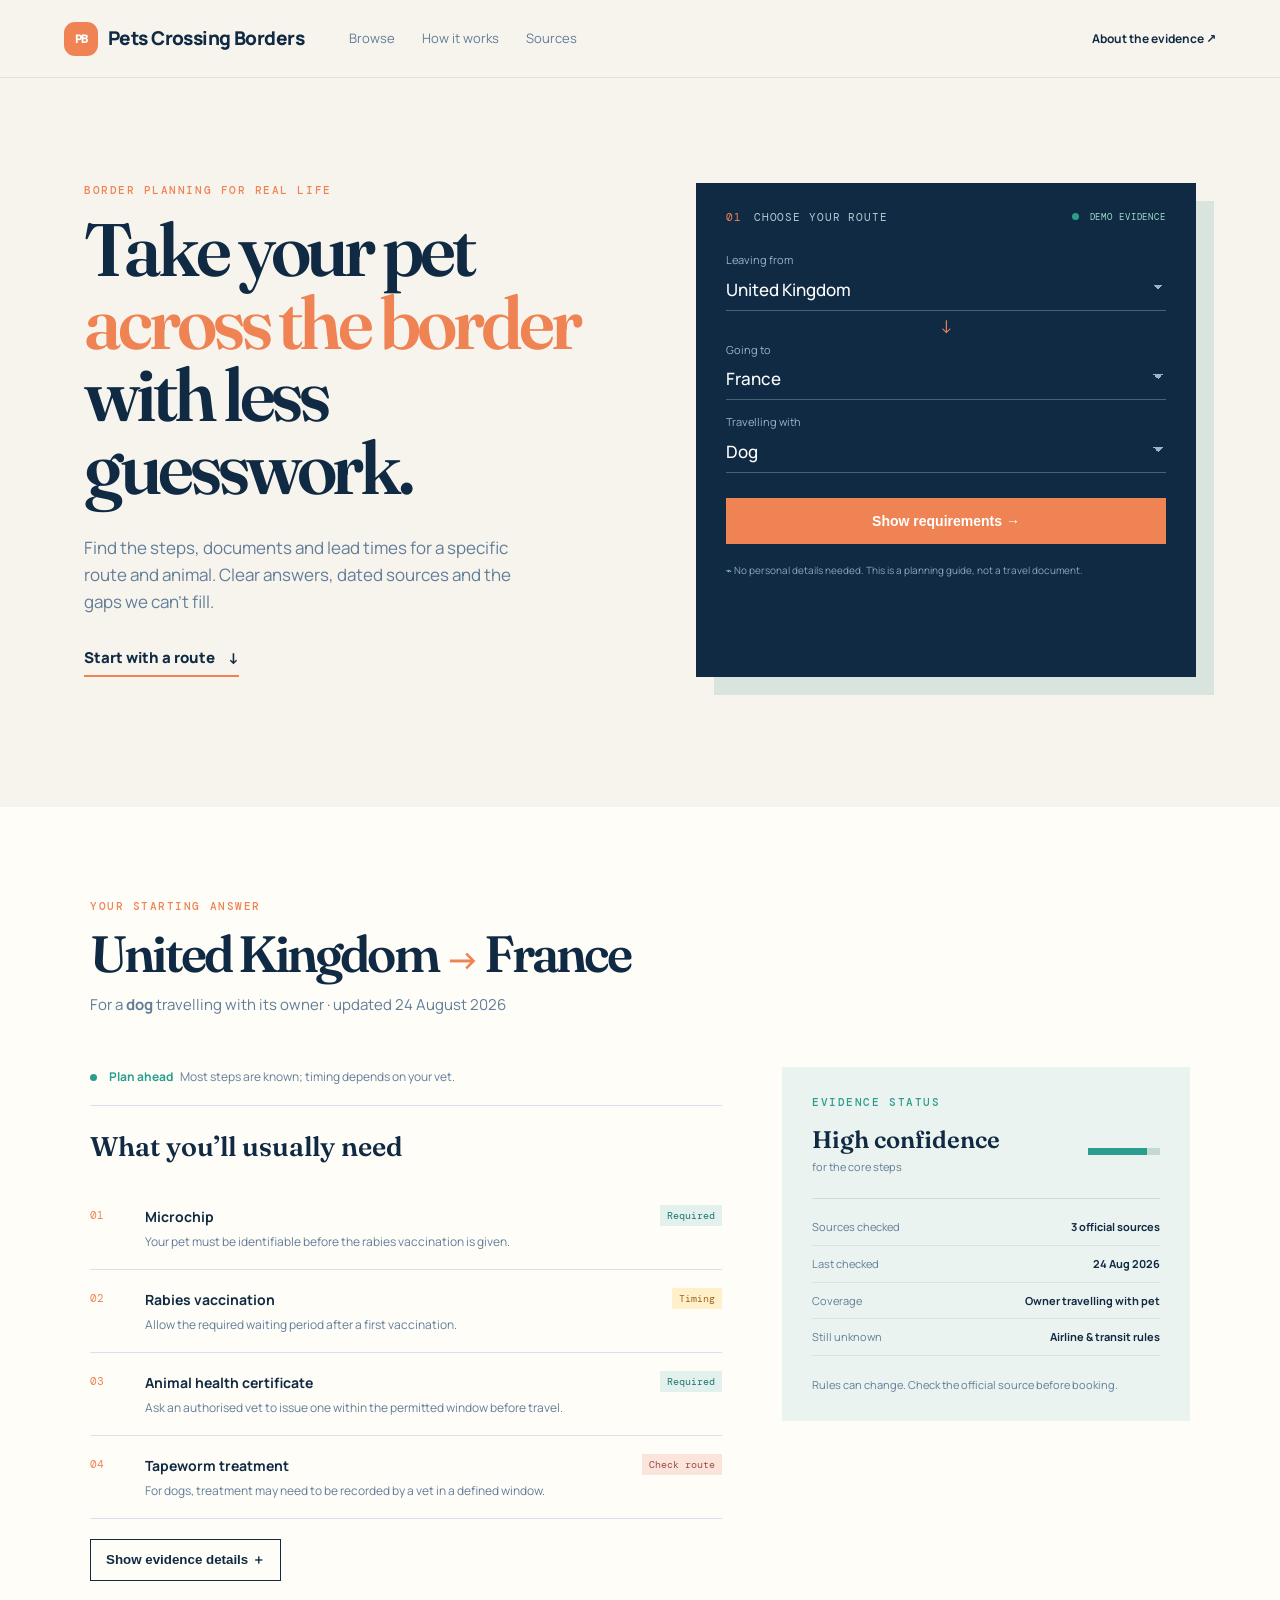
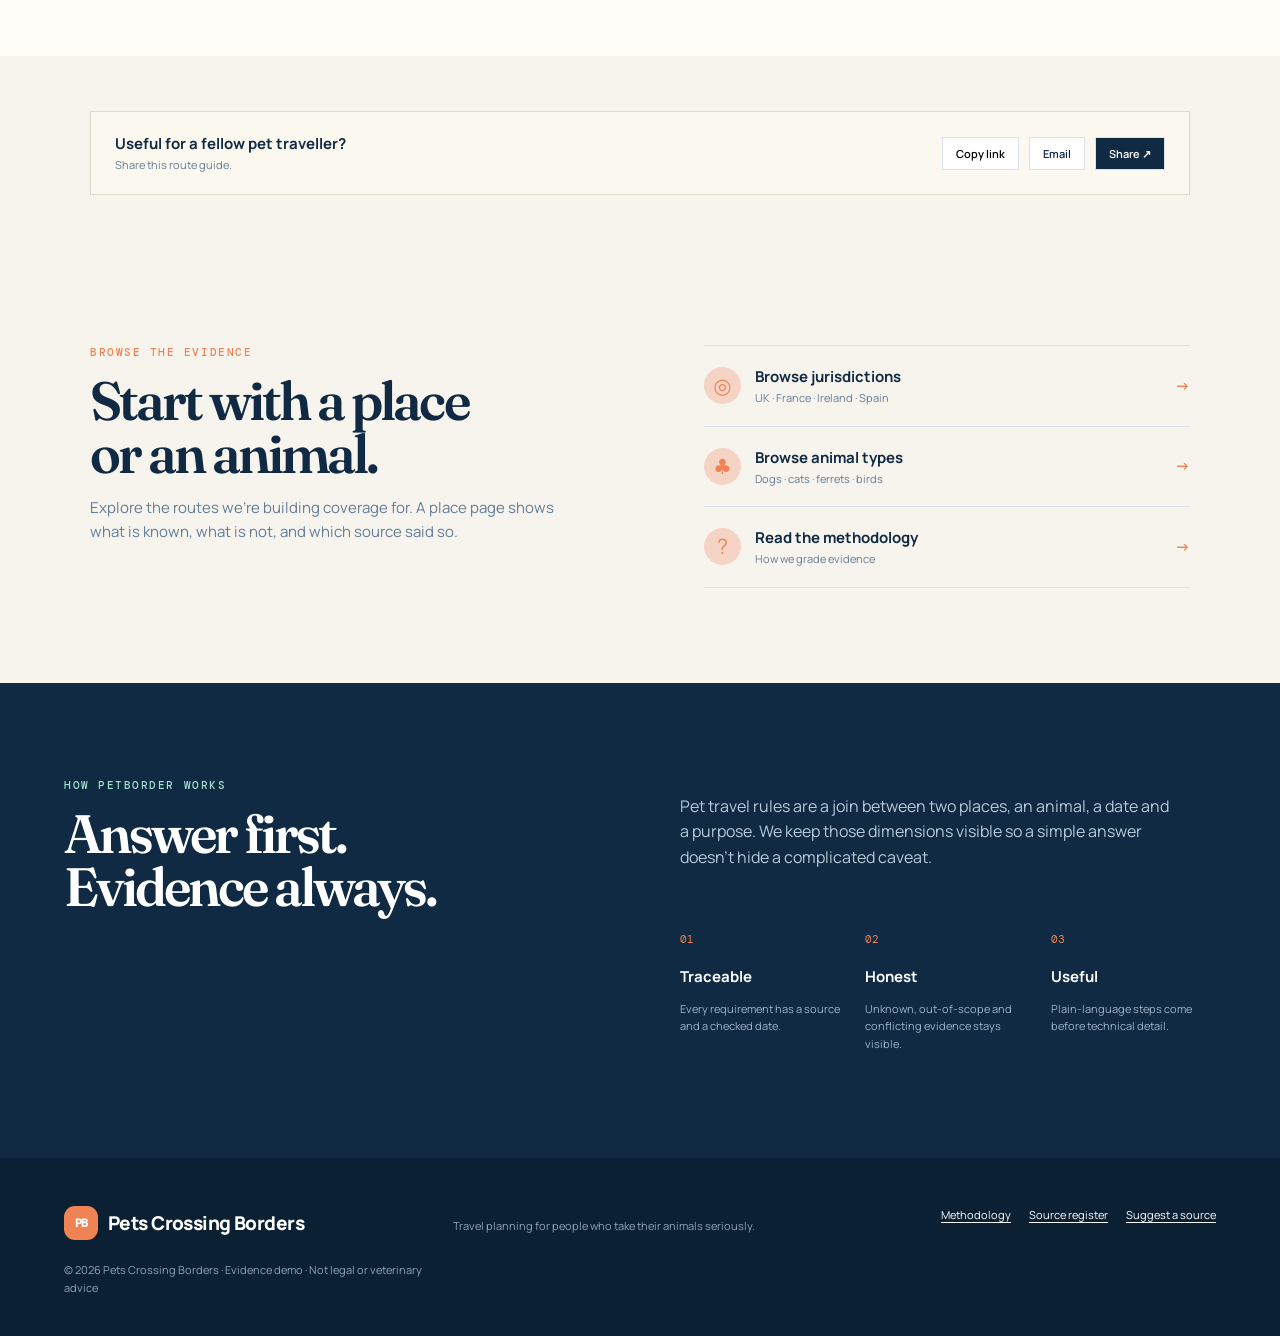
==== index.html @ ba9ffe4f "Recover compiled site baseline" ====
<!doctype html>
<html lang="en">
<head>
  <meta charset="utf-8">
  <meta name="viewport" content="width=device-width, initial-scale=1">
  <title>Pets Crossing Borders — travel requirements, without the guesswork</title>
  <meta name="description" content="A clear, evidence-led starting point for checking pet travel and border requirements by route and animal type.">
  <meta name="robots" content="noindex,follow">
  <link rel="canonical" href="https://petscrossingborders.com/">
  <meta name="theme-color" content="#102a43">
  <meta property="og:title" content="Pets Crossing Borders — travel requirements, without the guesswork">
  <meta property="og:description" content="Check the documents, health steps and timing to plan a pet's border crossing.">
  <meta property="og:type" content="website">
  <meta property="og:url" content="https://petscrossingborders.com/">
  <meta name="twitter:card" content="summary">
  <link rel="icon" href="data:image/svg+xml,%3Csvg xmlns='http://www.w3.org/2000/svg' viewBox='0 0 64 64'%3E%3Crect width='64' height='64' rx='16' fill='%23ef8354'/%3E%3Cpath d='M18 35c0-9 7-15 14-15s14 6 14 15c0 8-5 13-14 13S18 43 18 35Zm-3-9c-5-2-7-7-4-10s8 0 9 5m25 5c5-2 7-7 4-10s-8 0-9 5M25 19c-4-4-3-9 1-10s7 3 5 8m8 2c4-4 3-9-1-10s-7 3-5 8' fill='none' stroke='white' stroke-width='4' stroke-linecap='round'/%3E%3C/svg%3E">
  <!-- Shared 37X GA4 property; replace only if a dedicated Pets Crossing Borders stream is created. -->
  <script async src="https://www.googletagmanager.com/gtag/js?id=G-X8V7G1S3EH"></script>
  <script>window.dataLayer=window.dataLayer||[];function gtag(){dataLayer.push(arguments)}gtag('js',new Date());gtag('config','G-X8V7G1S3EH',{anonymize_ip:true});</script>
  <link rel="stylesheet" href="styles.css">
</head>
<body>
  <header class="topbar">
    <a class="brand" href="#top" aria-label="Pets Crossing Borders home"><span class="brand-mark">PB</span><span>Pets Crossing Borders</span></a>
    <nav aria-label="Main navigation"><a href="#browse">Browse</a><a href="#method">How it works</a><a href="#sources">Sources</a></nav>
    <a class="header-link" href="#method">About the evidence <span aria-hidden="true">↗</span></a>
  </header>

  <main id="top">
    <section class="hero" aria-labelledby="hero-title">
      <div class="hero-copy">
        <p class="eyebrow">Border planning for real life</p>
        <h1 id="hero-title">Take your pet<br><em>across the border</em><br>with less guesswork.</h1>
        <p class="lede">Find the steps, documents and lead times for a specific route and animal. Clear answers, dated sources and the gaps we can’t fill.</p>
        <a class="text-link" href="#lookup">Start with a route <span aria-hidden="true">↓</span></a>
      </div>
      <div class="route-card" id="lookup">
        <div class="card-top"><span class="step">01</span><span>Choose your route</span><span class="signal"><i></i> demo evidence</span></div>
        <form id="lookup-form">
          <label for="from">Leaving from</label>
          <select id="from"><option value="gb">United Kingdom</option><option value="fr">France</option><option value="ie">Ireland</option></select>
          <div class="route-arrow" aria-hidden="true">↓</div>
          <label for="to">Going to</label>
          <select id="to"><option value="fr">France</option><option value="gb">United Kingdom</option><option value="ie">Ireland</option></select>
          <label for="animal">Travelling with</label>
          <select id="animal"><option value="dog">Dog</option><option value="cat">Cat</option><option value="ferret">Ferret</option></select>
          <button class="button" type="submit">Show requirements <span aria-hidden="true">→</span></button>
        </form>
        <p class="form-note"><span class="lock" aria-hidden="true">⌁</span> No personal details needed. This is a planning guide, not a travel document.</p>
      </div>
    </section>

    <section class="answer-wrap" id="answer" aria-live="polite">
      <div class="section-intro"><p class="eyebrow">Your starting answer</p><h2>United Kingdom <span>→</span> France</h2><p class="muted">For a <strong>dog</strong> travelling with its owner · updated 24 August 2026</p></div>
      <div class="answer-grid">
        <article class="answer-main"><div class="answer-status"><span class="status-dot"></span><strong>Plan ahead</strong><span>Most steps are known; timing depends on your vet.</span></div><h3>What you’ll usually need</h3><ol class="requirements"><li><span class="number">01</span><div><strong>Microchip</strong><p>Your pet must be identifiable before the rabies vaccination is given.</p></div><span class="tag verified">Required</span></li><li><span class="number">02</span><div><strong>Rabies vaccination</strong><p>Allow the required waiting period after a first vaccination.</p></div><span class="tag timing">Timing</span></li><li><span class="number">03</span><div><strong>Animal health certificate</strong><p>Ask an authorised vet to issue one within the permitted window before travel.</p></div><span class="tag verified">Required</span></li><li><span class="number">04</span><div><strong>Tapeworm treatment</strong><p>For dogs, treatment may need to be recorded by a vet in a defined window.</p></div><span class="tag check">Check route</span></li></ol><button class="outline-button" id="toggle-details" type="button">Show evidence details <span aria-hidden="true">＋</span></button></article>
        <aside class="evidence-panel"><p class="eyebrow">Evidence status</p><div class="confidence"><div><strong>High confidence</strong><span>for the core steps</span></div><div class="confidence-bar"><i></i></div></div><dl><div><dt>Sources checked</dt><dd>3 official sources</dd></div><div><dt>Last checked</dt><dd>24 Aug 2026</dd></div><div><dt>Coverage</dt><dd>Owner travelling with pet</dd></div><div><dt>Still unknown</dt><dd>Airline &amp; transit rules</dd></div></dl><p class="panel-foot">Rules can change. Check the official source before booking.</p></aside>
      </div>
      <div class="details" id="details" hidden><h3>Evidence details</h3><p>This demo answer separates general entry requirements from carrier-specific rules. It does not claim to cover assistance animals, commercial movement, unaccompanied pets, transit through a third country, or unusual species.</p><div class="source-row"><span class="source-icon">↗</span><span><strong>Official government pet travel guidance</strong><small>Authority · checked 24 Aug 2026</small></span><span class="tag verified">Primary</span></div><div class="source-row"><span class="source-icon">↗</span><span><strong>Animal health certificate guidance</strong><small>Authority · checked 24 Aug 2026</small></span><span class="tag verified">Primary</span></div></div>
    </section>

    <section class="share-strip" aria-label="Share this guide"><span><strong>Useful for a fellow pet traveller?</strong><small>Share this route guide.</small></span><button type="button" class="share-button" id="copy-link">Copy link</button><a class="share-button" id="email-link" href="mailto:?subject=PetBorder route guide">Email</a><button type="button" class="share-button primary" id="native-share">Share <span aria-hidden="true">↗</span></button></section>

    <section class="browse" id="browse"><div><p class="eyebrow">Browse the evidence</p><h2>Start with a place<br>or an animal.</h2><p class="muted">Explore the routes we’re building coverage for. A place page shows what is known, what is not, and which source said so.</p></div><div class="browse-links"><a href="#lookup"><span class="round-icon">◎</span><span><strong>Browse jurisdictions</strong><small>UK · France · Ireland · Spain</small></span><b>→</b></a><a href="#lookup"><span class="round-icon paw">♣</span><span><strong>Browse animal types</strong><small>Dogs · cats · ferrets · birds</small></span><b>→</b></a><a href="#method"><span class="round-icon">?</span><span><strong>Read the methodology</strong><small>How we grade evidence</small></span><b>→</b></a></div></section>

    <section class="method" id="method"><div><p class="eyebrow">How PetBorder works</p><h2>Answer first.<br>Evidence always.</h2></div><div class="method-copy"><p>Pet travel rules are a join between two places, an animal, a date and a purpose. We keep those dimensions visible so a simple answer doesn’t hide a complicated caveat.</p><div class="principles"><div><span>01</span><strong>Traceable</strong><p>Every requirement has a source and a checked date.</p></div><div><span>02</span><strong>Honest</strong><p>Unknown, out-of-scope and conflicting evidence stays visible.</p></div><div><span>03</span><strong>Useful</strong><p>Plain-language steps come before technical detail.</p></div></div></div></section>
  </main>
  <footer id="sources"><div class="brand footer-brand"><span class="brand-mark">PB</span><span>Pets Crossing Borders</span></div><p>Travel planning for people who take their animals seriously.</p><div class="footer-links"><a href="#method">Methodology</a><a href="#sources">Source register</a><a href="mailto:hello@petscrossingborders.com">Suggest a source</a></div><small>© 2026 Pets Crossing Borders · Evidence demo · Not legal or veterinary advice</small></footer>
  <script>
    const form=document.querySelector('#lookup-form'), answer=document.querySelector('#answer'), animal=document.querySelector('#animal'), animalLabel=document.querySelector('.section-intro strong');
    form.addEventListener('submit',e=>{e.preventDefault(); animalLabel.textContent=animal.options[animal.selectedIndex].text.toLowerCase(); answer.scrollIntoView({behavior:'smooth',block:'start'});});
    document.querySelector('#toggle-details').addEventListener('click',e=>{const d=document.querySelector('#details'); d.hidden=!d.hidden; e.currentTarget.innerHTML=d.hidden?'Show evidence details <span aria-hidden="true">＋</span>':'Hide evidence details <span aria-hidden="true">−</span>';});
    document.querySelector('#copy-link').addEventListener('click',async e=>{try{await navigator.clipboard.writeText(location.href.split('#')[0]+'#answer');e.currentTarget.textContent='Link copied';setTimeout(()=>e.currentTarget.textContent='Copy link',1800)}catch{e.currentTarget.textContent='Copy unavailable'}});
    document.querySelector('#native-share').addEventListener('click',async()=>{if(navigator.share) await navigator.share({title:document.title,url:location.href.split('#')[0]+'#answer'});else document.querySelector('#copy-link').click()});
  </script>
</body>
</html>
---- styles.css ----
@import url('https://fonts.googleapis.com/css2?family=DM+Mono:wght@400;500&family=Fraunces:opsz,wght@9..144,500;9..144,600&family=Manrope:wght@400;500;600;700;800&display=swap');
:root{--ink:#102a43;--muted:#627d98;--cream:#f7f4ed;--paper:#fffdf8;--coral:#ef8354;--teal:#2a9d8f;--line:#d9e2ec}*{box-sizing:border-box}html{scroll-behavior:smooth}body{margin:0;background:var(--cream);color:var(--ink);font:15px/1.6 Manrope,system-ui,sans-serif}a{color:inherit;text-decoration:none}.topbar{height:78px;display:flex;align-items:center;gap:45px;padding:0 max(5vw,28px);background:var(--cream);border-bottom:1px solid #e6e0d4}.brand{display:flex;align-items:center;gap:10px;font-weight:800;letter-spacing:-.03em;font-size:19px}.brand-mark{display:grid;place-items:center;width:34px;height:34px;border-radius:11px;background:var(--coral);color:white;font:600 12px 'DM Mono',monospace;letter-spacing:-.1em}.topbar nav{display:flex;gap:27px;font-size:13px;color:var(--muted)}.header-link{margin-left:auto;font-size:12px;font-weight:700}.hero{display:grid;grid-template-columns:1fr 500px;gap:9vw;max-width:1240px;margin:auto;padding:105px 5vw 130px}.eyebrow{margin:0 0 16px;color:var(--coral);font:500 11px 'DM Mono',monospace;letter-spacing:.14em;text-transform:uppercase}.hero h1,h2{font:600 clamp(43px,5.8vw,78px)/.98 Fraunces,serif;letter-spacing:-.055em;margin:0}.hero h1 em{color:var(--coral);font-style:normal}.lede{max-width:430px;margin:30px 0;color:var(--muted);font-size:17px}.text-link{display:inline-flex;gap:13px;font-weight:800;border-bottom:2px solid var(--coral);padding-bottom:5px}.route-card{background:var(--ink);color:#fffdf8;padding:27px 30px 24px;box-shadow:18px 18px 0 #d8e4dd}.card-top{display:flex;gap:12px;align-items:center;color:#b7c9d8;font:11px 'DM Mono',monospace;text-transform:uppercase;letter-spacing:.08em;margin-bottom:27px}.step{color:var(--coral)}.signal{margin-left:auto;font-size:9px;color:#9ee0c9}.signal i,.status-dot{display:inline-block;width:7px;height:7px;background:var(--teal);border-radius:50%;margin-right:5px}.route-card label{display:block;font-size:11px;color:#9fb3c8;margin:13px 0 4px}.route-card select{width:100%;border:0;border-bottom:1px solid #486279;background:transparent;color:white;font:500 17px Manrope;padding:5px 0 9px;appearance:none;background-image:linear-gradient(45deg,transparent 50%,#9fb3c8 50%),linear-gradient(135deg,#9fb3c8 50%,transparent 50%);background-position:calc(100% - 8px) 12px,calc(100% - 3px) 12px;background-size:5px 5px;background-repeat:no-repeat}.route-arrow{text-align:center;color:var(--coral);font-size:18px;height:17px}.button{width:100%;margin-top:25px;border:0;background:var(--coral);color:white;padding:15px;font-weight:800;font-size:14px;cursor:pointer}.form-note{color:#8fa5b7;font-size:10px;margin:18px 0 0}.lock{color:#9ee0c9}.answer-wrap{background:var(--paper);padding:92px 5vw 75px}.answer-wrap>*{max-width:1100px;margin-left:auto;margin-right:auto}.section-intro h2{font-size:51px}.section-intro h2 span{color:var(--coral);font-family:Manrope;font-size:35px}.muted{color:var(--muted)}.answer-grid{display:grid;grid-template-columns:1.55fr 1fr;gap:60px;margin-top:50px}.answer-main h3,.details h3{font:600 27px Fraunces;margin:24px 0}.answer-status{display:flex;align-items:center;gap:7px;border-bottom:1px solid var(--line);padding-bottom:18px;font-size:12px;color:var(--muted)}.answer-status strong{color:var(--teal)}.requirements{list-style:none;margin:0;padding:0}.requirements li{display:grid;grid-template-columns:38px 1fr auto;gap:17px;padding:18px 0;border-bottom:1px solid var(--line);align-items:start}.number{font:11px 'DM Mono';color:var(--coral);padding-top:3px}.requirements strong{font-size:14px}.requirements p{color:var(--muted);font-size:12px;margin:3px 0 0}.tag{font:10px 'DM Mono';padding:4px 7px;white-space:nowrap}.verified{color:#1d786d;background:#e2f1ed}.timing{color:#9c6820;background:#fff0c9}.check{color:#9b5144;background:#fbe4dc}.outline-button{margin-top:20px;border:1px solid var(--ink);padding:11px 15px;background:transparent;color:var(--ink);font-weight:700;cursor:pointer}.evidence-panel{background:#eaf3ef;padding:28px 30px;align-self:start}.evidence-panel .eyebrow{color:var(--teal)}.confidence{display:flex;justify-content:space-between;align-items:center;border-bottom:1px solid #cbded7;padding-bottom:20px}.confidence strong{display:block;font:600 24px Fraunces}.confidence span{font-size:11px;color:var(--muted)}.confidence-bar{width:72px;height:7px;background:#c4d9d2}.confidence-bar i{display:block;width:82%;height:100%;background:var(--teal)}dl{margin:10px 0}dl div{display:flex;justify-content:space-between;padding:9px 0;border-bottom:1px solid #d6e5df;font-size:11px}dt{color:var(--muted)}dd{margin:0;font-weight:700;text-align:right}.panel-foot{font-size:11px;color:var(--muted);margin:20px 0 0}.details{border-top:1px solid var(--line);margin-top:45px;padding-top:20px;max-width:720px!important}.details p{color:var(--muted);font-size:13px}.source-row{display:flex;align-items:center;gap:12px;border-top:1px solid var(--line);padding:14px 0;font-size:12px}.source-row span:nth-child(2){flex:1}.source-row small{display:block;color:var(--muted)}.source-icon{color:var(--coral);font-size:20px}.share-strip{max-width:1100px;margin:55px auto;padding:20px 24px;border:1px solid #ded7ca;display:flex;align-items:center;gap:10px;background:#fbf8f0}.share-strip span:first-child{margin-right:auto}.share-strip strong,.share-strip small{display:block}.share-strip small{color:var(--muted);font-size:11px}.share-button{border:1px solid var(--line);background:white;padding:8px 13px;font:600 11px Manrope;cursor:pointer}.share-button.primary{background:var(--ink);color:white}.browse{display:grid;grid-template-columns:1fr 1fr;gap:10vw;max-width:1100px;margin:0 auto;padding:95px 0}.browse h2,.method h2{font-size:54px}.browse-links{border-top:1px solid var(--line)}.browse-links a{display:flex;align-items:center;gap:14px;padding:19px 0;border-bottom:1px solid var(--line)}.round-icon{display:grid;place-items:center;width:37px;height:37px;border-radius:50%;background:#f6d4c5;color:var(--coral);font-size:21px}.browse-links span:nth-child(2){flex:1}.browse-links small{display:block;color:var(--muted);font-size:11px}.browse-links b{color:var(--coral)}.method{background:var(--ink);color:white;padding:95px 5vw;display:grid;grid-template-columns:1fr 1.1fr;gap:10vw}.method .eyebrow{color:#9ee0c9}.method-copy>p{color:#b7c9d8;font-size:16px;max-width:490px}.principles{display:grid;grid-template-columns:repeat(3,1fr);gap:20px;margin-top:55px}.principles span{color:var(--coral);font:11px 'DM Mono'}.principles strong{display:block;margin-top:15px}.principles p{font-size:11px;color:#9fb3c8}footer{padding:48px 5vw 40px;background:#0b2033;color:white;display:grid;grid-template-columns:1fr 1fr 1fr;gap:15px;align-items:start}footer p,footer small{color:#8fa5b7;font-size:11px}.footer-links{display:flex;gap:18px;font-size:11px;justify-content:flex-end}.footer-links a{text-decoration:underline;text-underline-offset:3px}@media(max-width:800px){.topbar{height:68px;gap:18px}.topbar nav{display:none}.header-link{font-size:11px}.hero{display:block;padding:65px 22px 90px}.hero h1{font-size:53px}.route-card{margin-top:55px;padding:23px;box-shadow:10px 10px 0 #d8e4dd}.answer-wrap{padding:65px 22px}.section-intro h2{font-size:39px}.answer-grid,.browse,.method{display:block}.evidence-panel{margin-top:40px}.share-strip{margin:35px 22px;flex-wrap:wrap}.share-strip span:first-child{width:100%;margin-bottom:7px}.browse{padding:60px 22px}.browse-links{margin-top:45px}.method{padding:65px 22px}.method h2{font-size:45px}.method-copy{margin-top:40px}.principles{gap:10px;margin-top:35px}.principles p{font-size:10px}footer{display:block;padding:38px 22px}.footer-links{justify-content:flex-start;margin:25px 0;flex-wrap:wrap}}
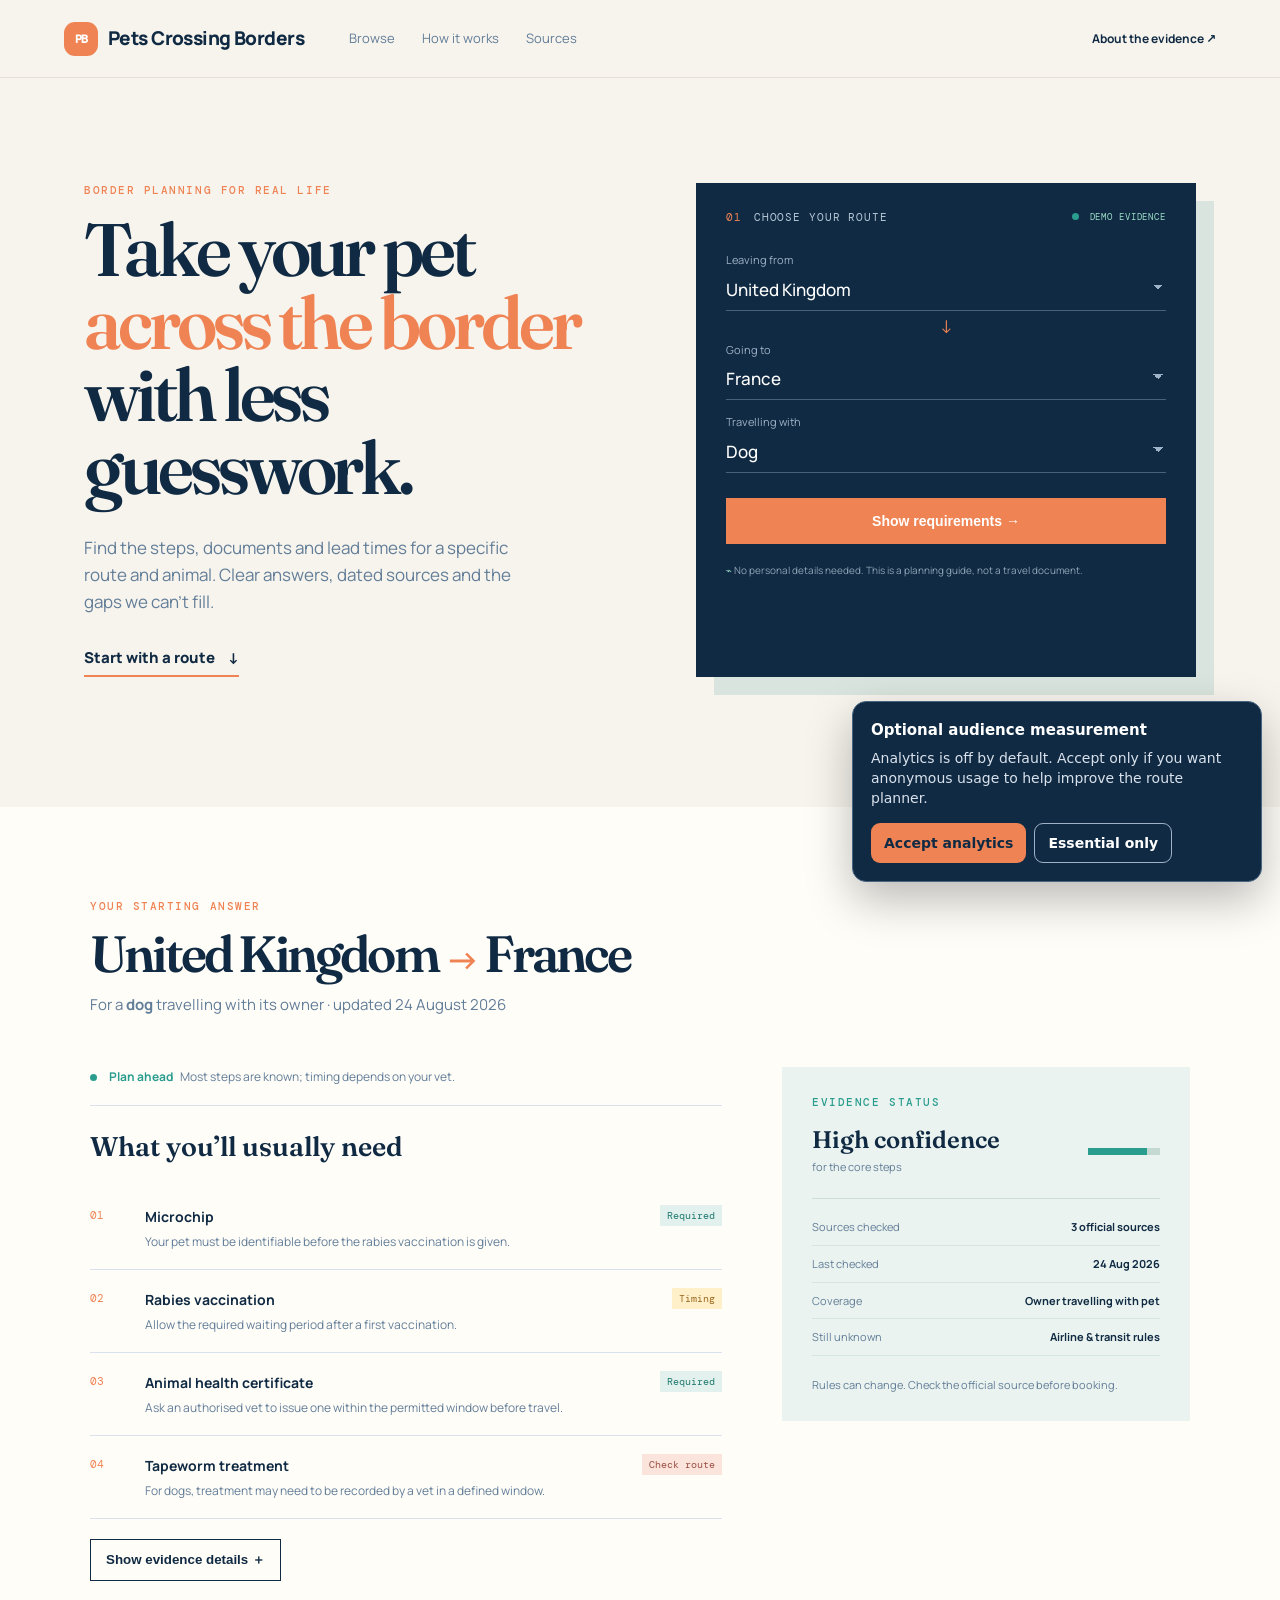
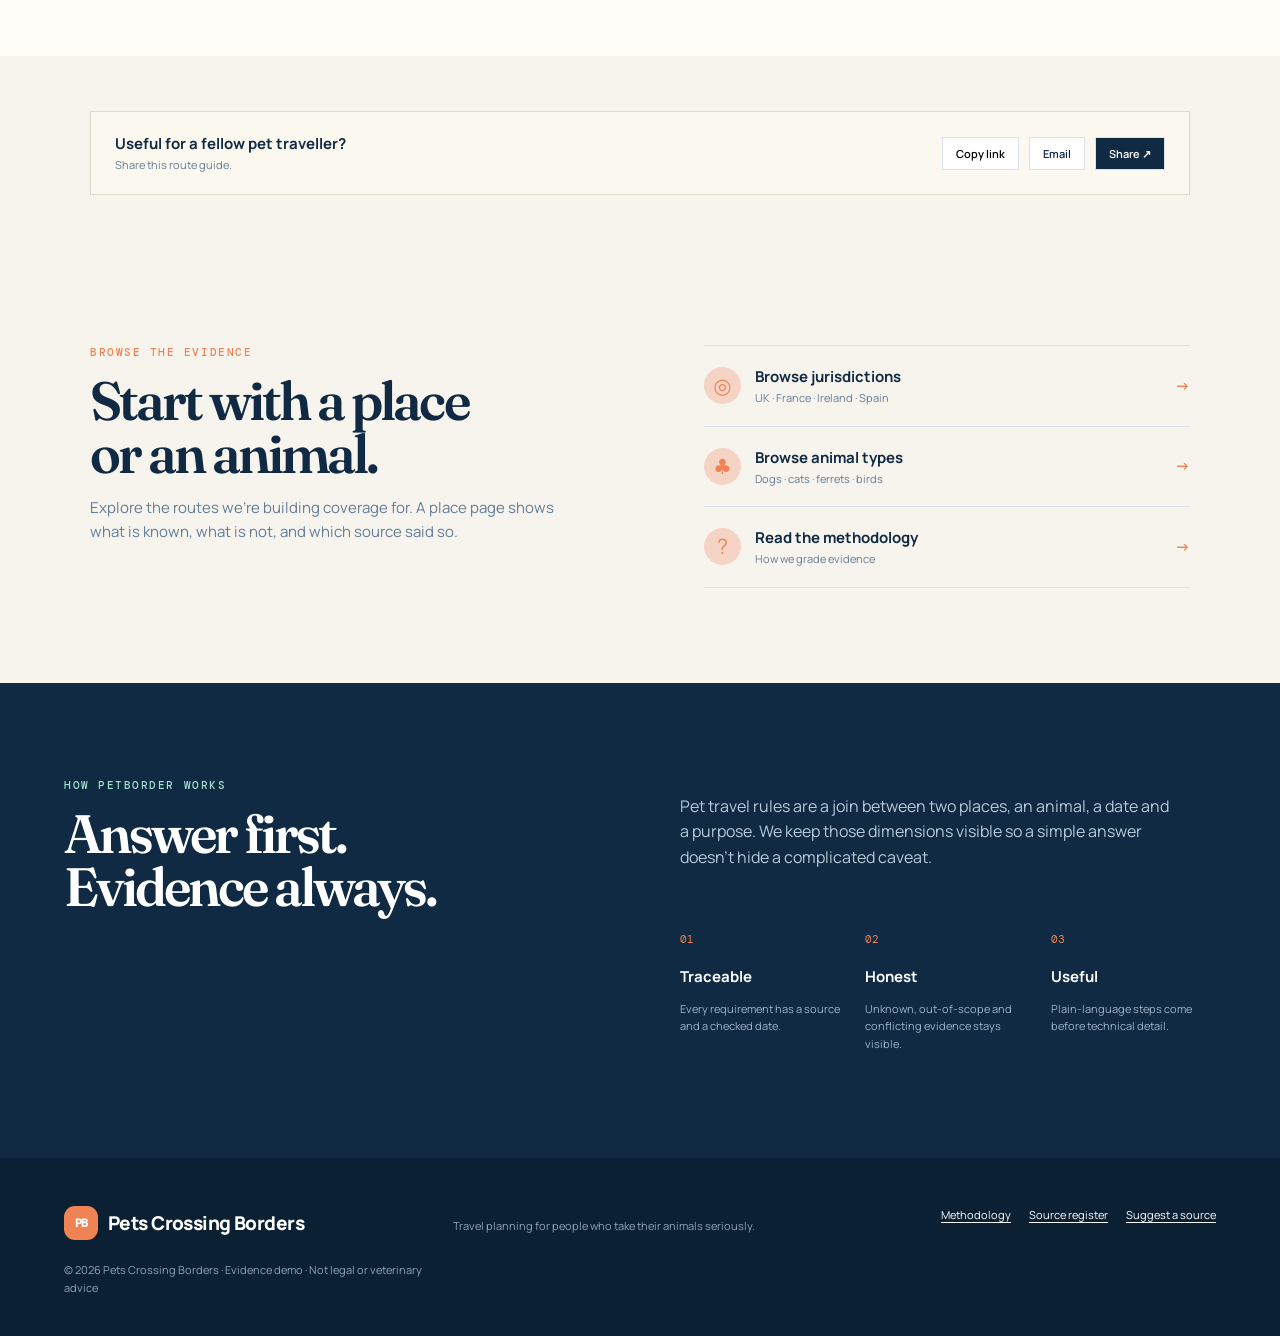
==== commit bbbe5cad: "Gate analytics behind visitor consent" ====
--- a/index.html
+++ b/index.html
@@ -14,9 +14,6 @@
   <meta property="og:url" content="https://petscrossingborders.com/">
   <meta name="twitter:card" content="summary">
   <link rel="icon" href="data:image/svg+xml,%3Csvg xmlns='http://www.w3.org/2000/svg' viewBox='0 0 64 64'%3E%3Crect width='64' height='64' rx='16' fill='%23ef8354'/%3E%3Cpath d='M18 35c0-9 7-15 14-15s14 6 14 15c0 8-5 13-14 13S18 43 18 35Zm-3-9c-5-2-7-7-4-10s8 0 9 5m25 5c5-2 7-7 4-10s-8 0-9 5M25 19c-4-4-3-9 1-10s7 3 5 8m8 2c4-4 3-9-1-10s-7 3-5 8' fill='none' stroke='white' stroke-width='4' stroke-linecap='round'/%3E%3C/svg%3E">
-  <!-- Shared 37X GA4 property; replace only if a dedicated Pets Crossing Borders stream is created. -->
-  <script async src="https://www.googletagmanager.com/gtag/js?id=G-X8V7G1S3EH"></script>
-  <script>window.dataLayer=window.dataLayer||[];function gtag(){dataLayer.push(arguments)}gtag('js',new Date());gtag('config','G-X8V7G1S3EH',{anonymize_ip:true});</script>
   <link rel="stylesheet" href="styles.css">
 </head>
 <body>
@@ -73,5 +70,6 @@
     document.querySelector('#copy-link').addEventListener('click',async e=>{try{await navigator.clipboard.writeText(location.href.split('#')[0]+'#answer');e.currentTarget.textContent='Link copied';setTimeout(()=>e.currentTarget.textContent='Copy link',1800)}catch{e.currentTarget.textContent='Copy unavailable'}});
     document.querySelector('#native-share').addEventListener('click',async()=>{if(navigator.share) await navigator.share({title:document.title,url:location.href.split('#')[0]+'#answer'});else document.querySelector('#copy-link').click()});
   </script>
+  <script src="analytics-consent.js" defer></script>
 </body>
 </html>
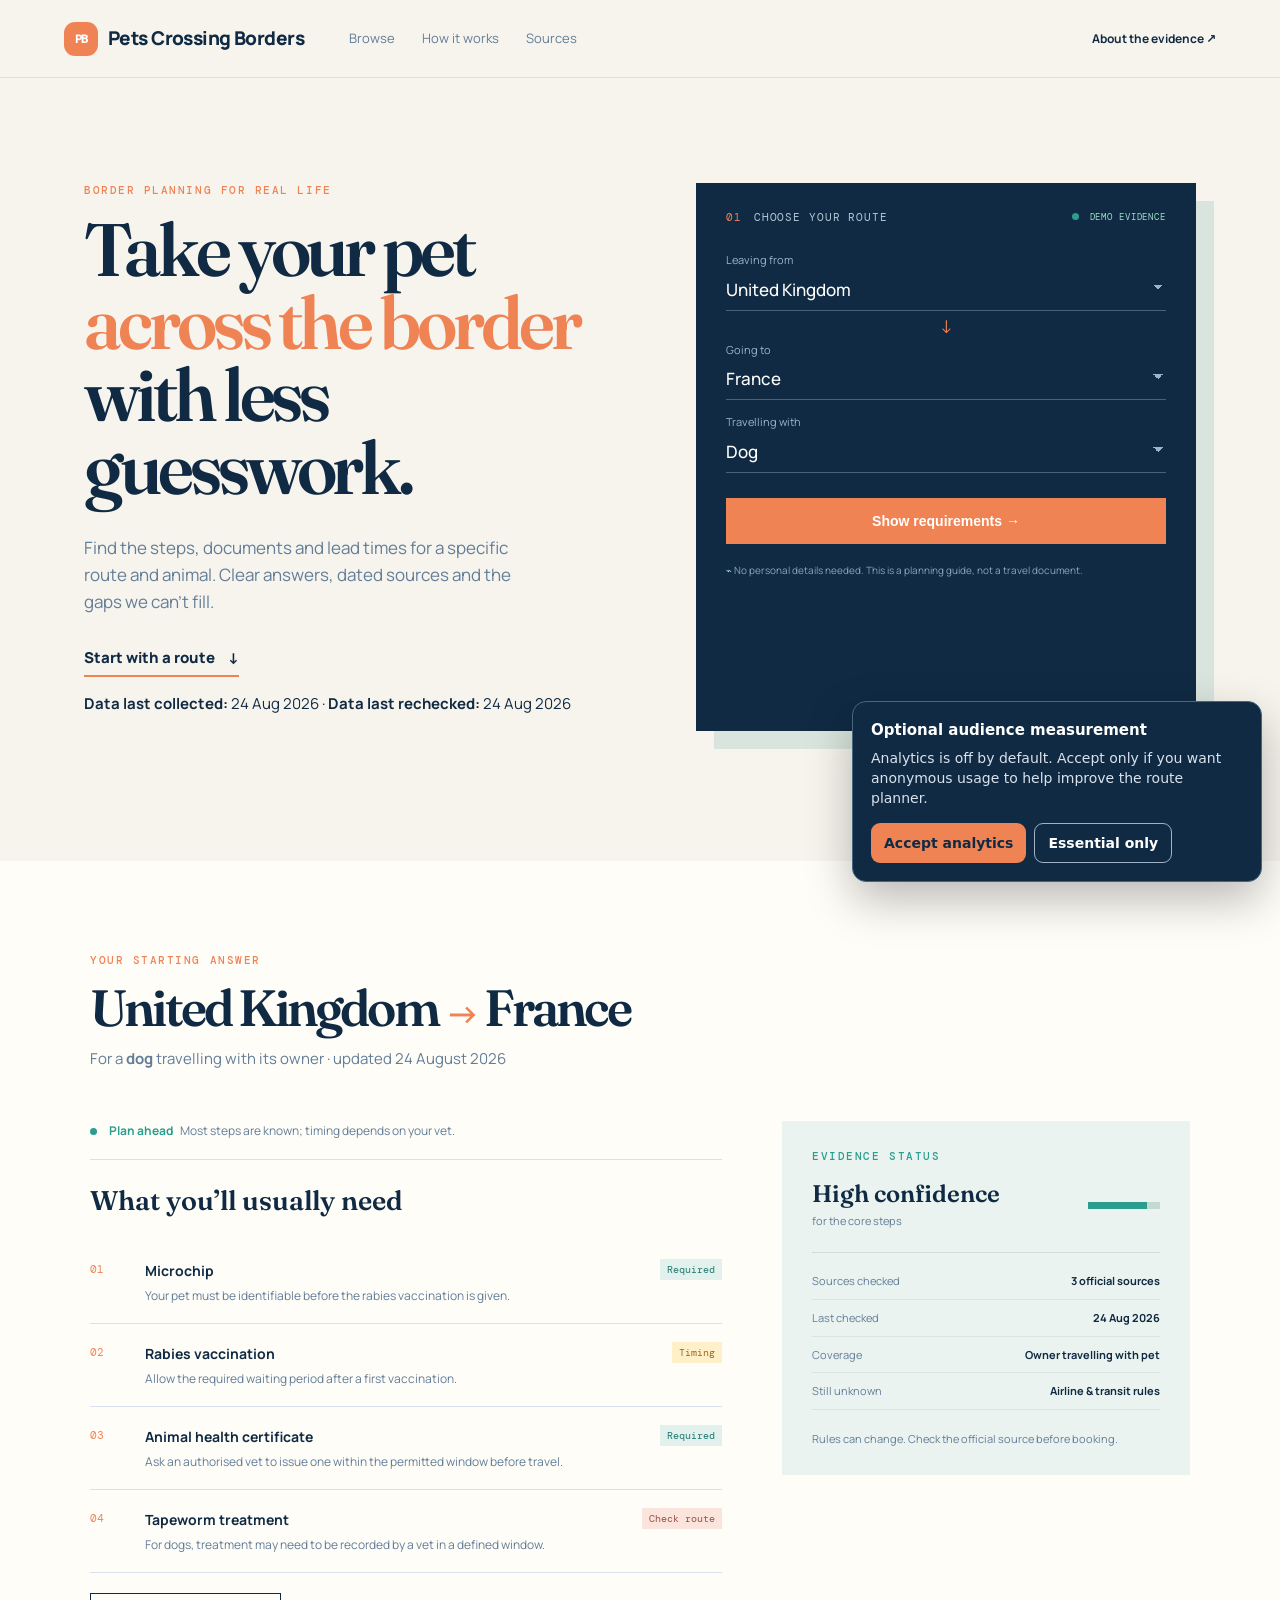
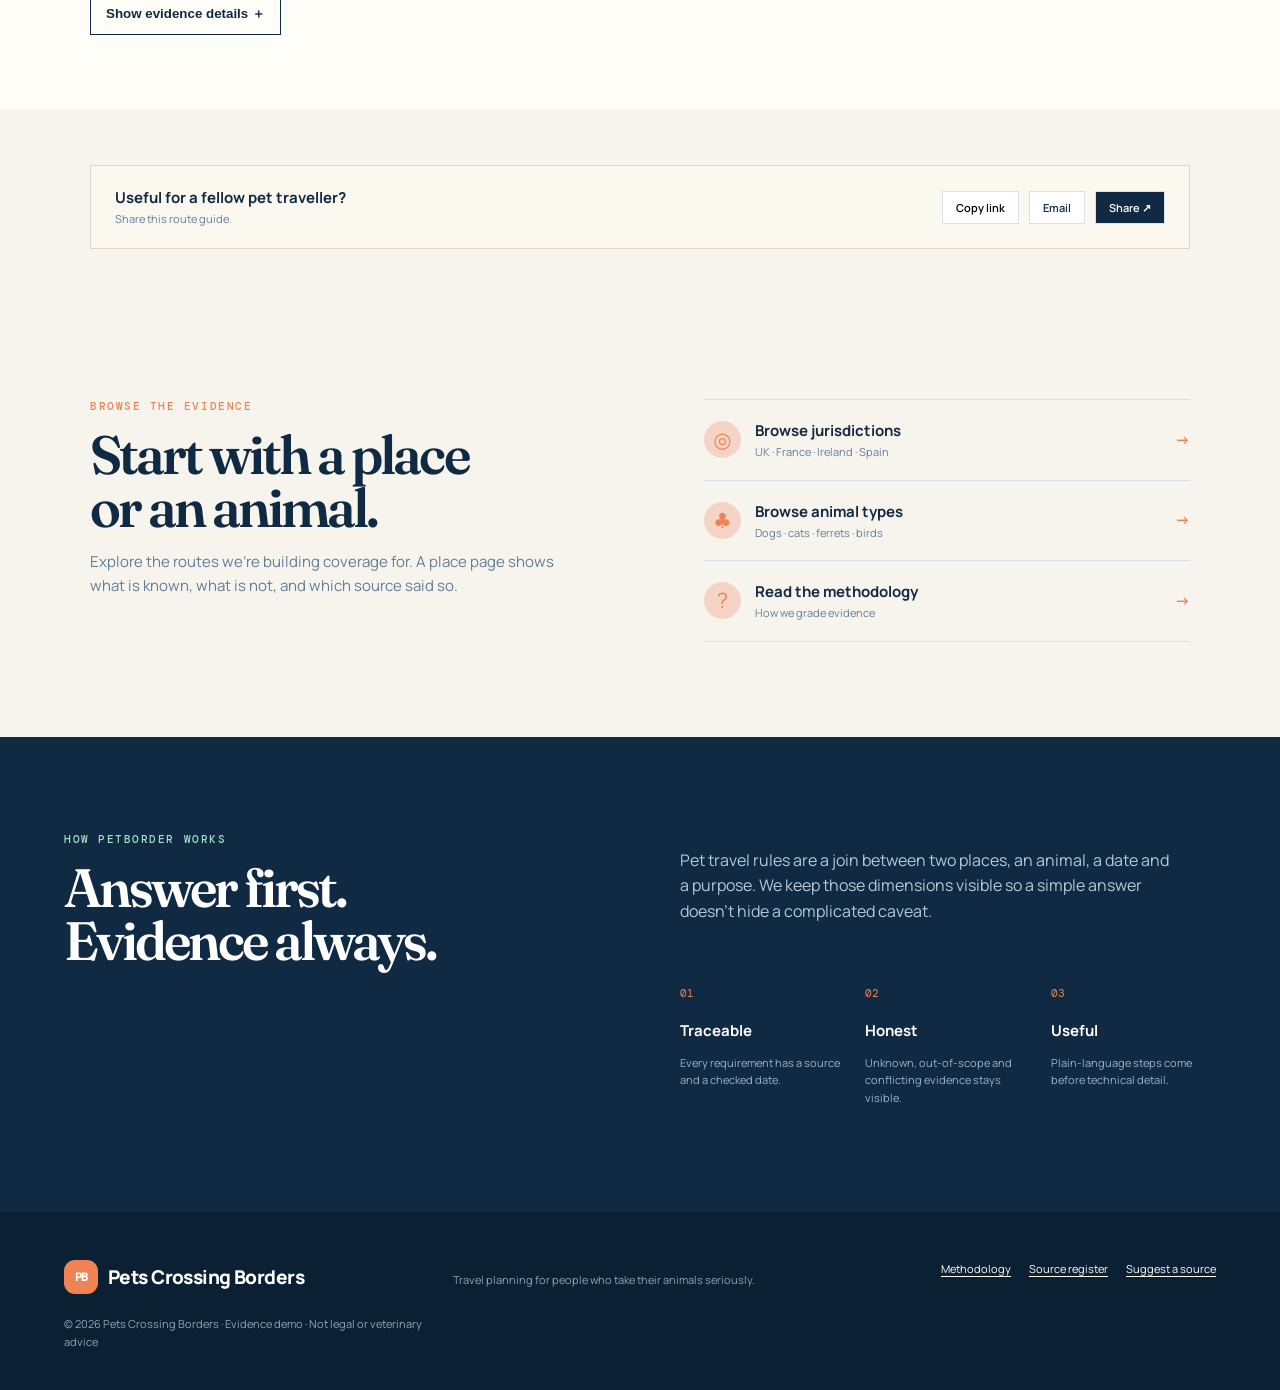
==== commit d4e51076: "Show data collection and recheck dates" ====
--- a/index.html
+++ b/index.html
@@ -30,6 +30,7 @@
         <h1 id="hero-title">Take your pet<br><em>across the border</em><br>with less guesswork.</h1>
         <p class="lede">Find the steps, documents and lead times for a specific route and animal. Clear answers, dated sources and the gaps we can’t fill.</p>
         <a class="text-link" href="#lookup">Start with a route <span aria-hidden="true">↓</span></a>
+        <p><strong>Data last collected:</strong> <time datetime="2026-08-24">24 Aug 2026</time> · <strong>Data last rechecked:</strong> <time datetime="2026-08-24">24 Aug 2026</time></p>
       </div>
       <div class="route-card" id="lookup">
         <div class="card-top"><span class="step">01</span><span>Choose your route</span><span class="signal"><i></i> demo evidence</span></div>
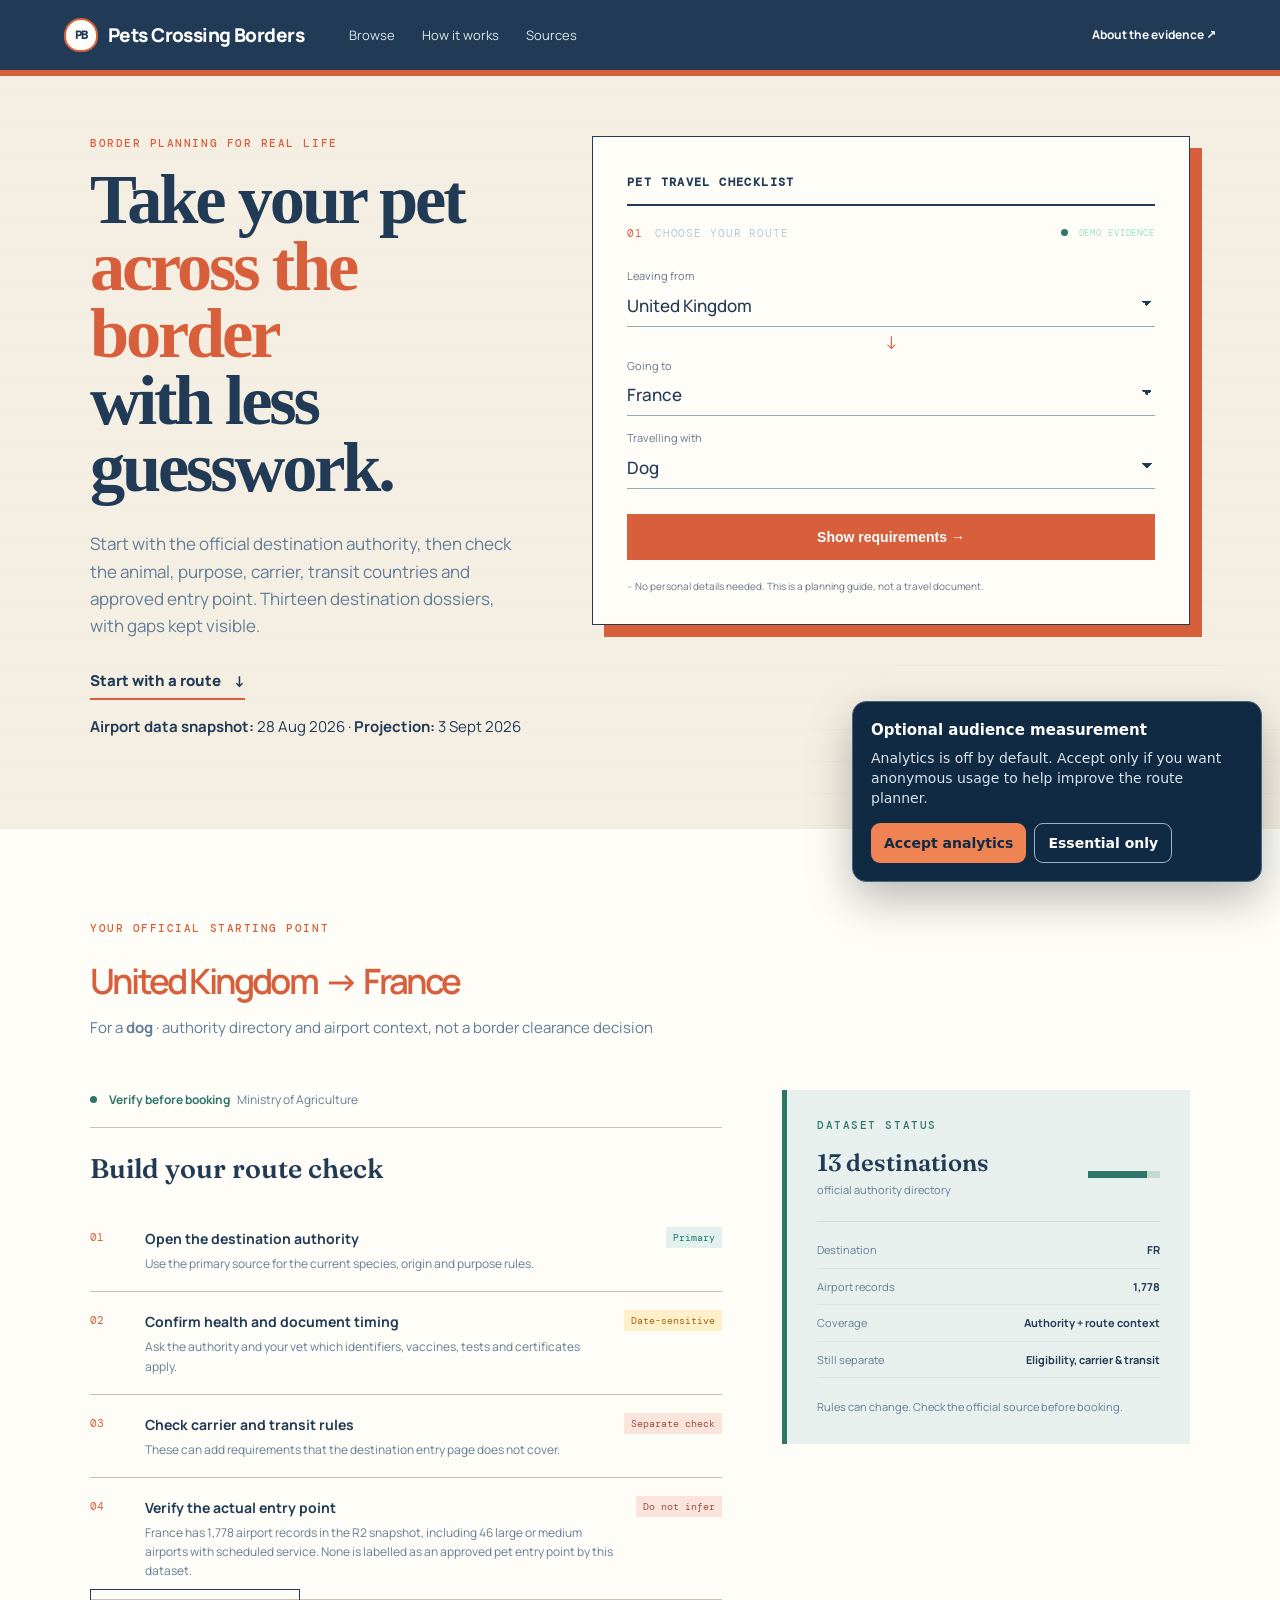
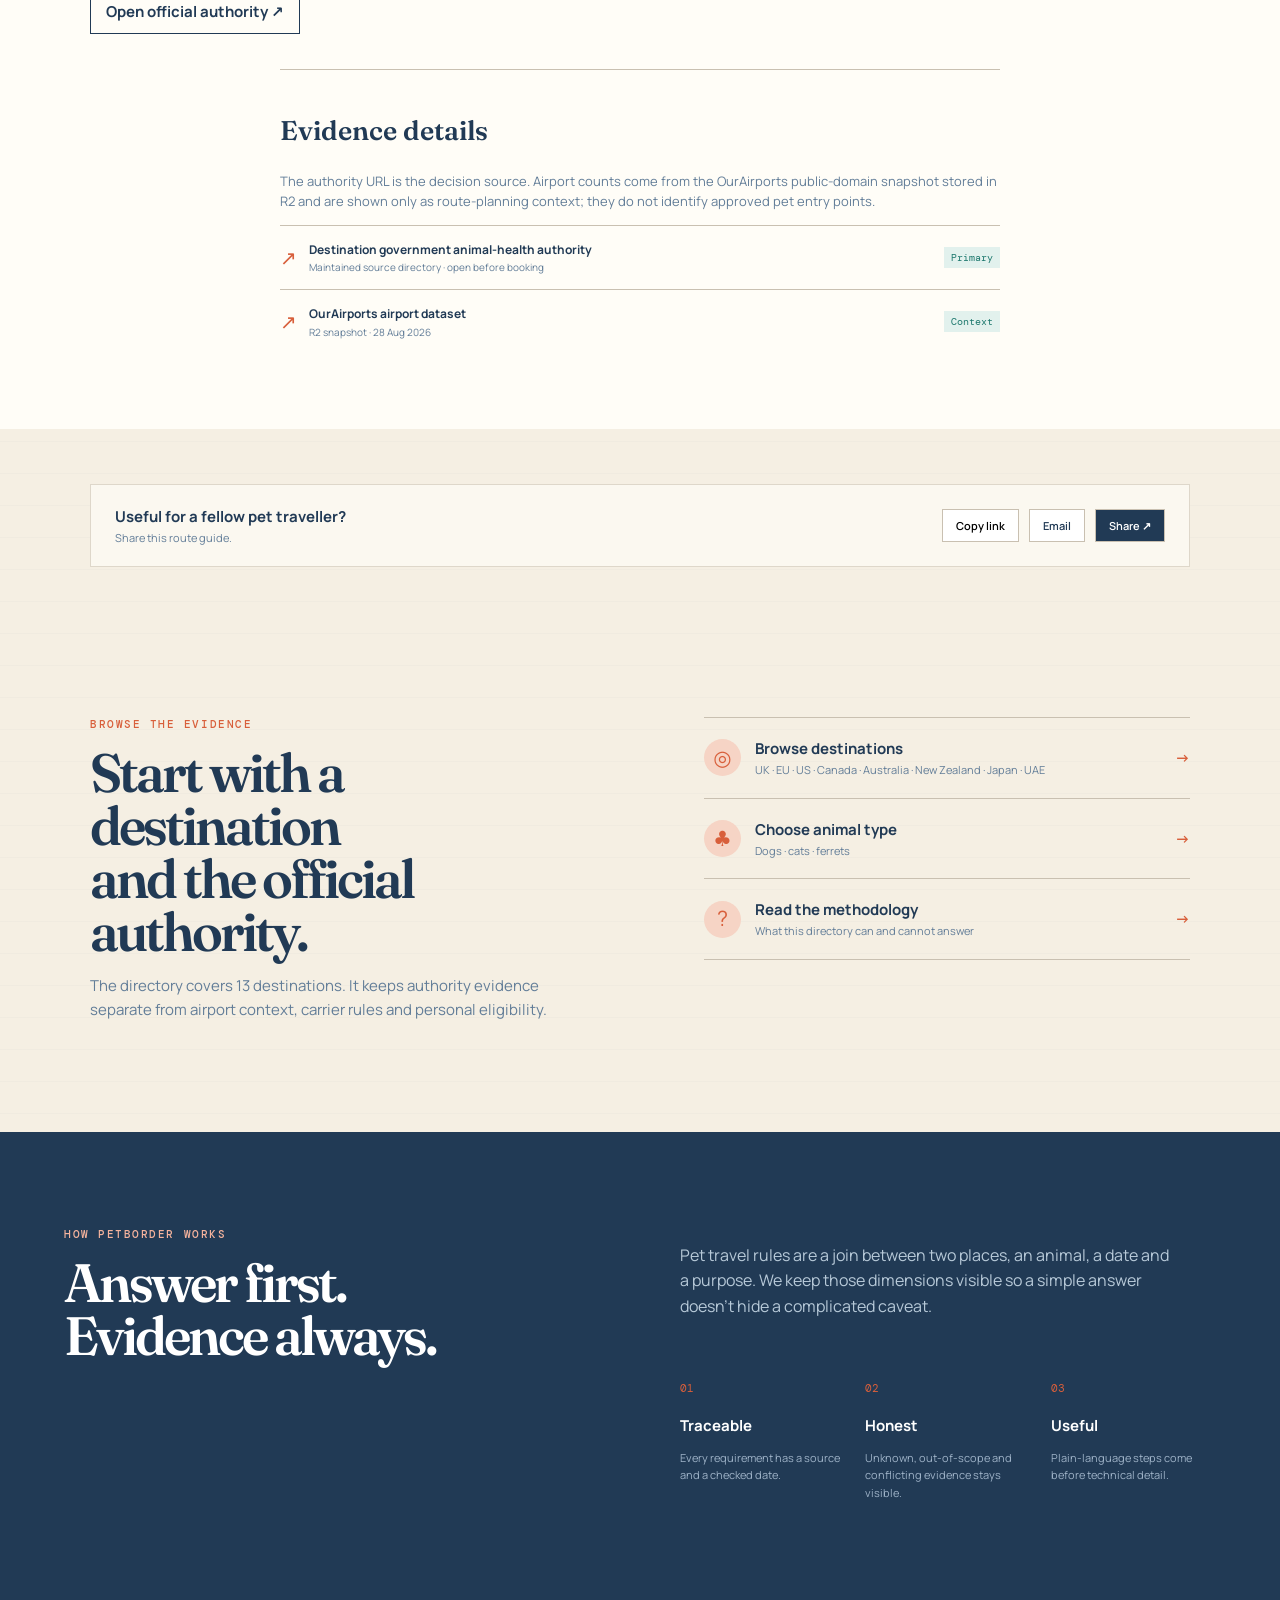
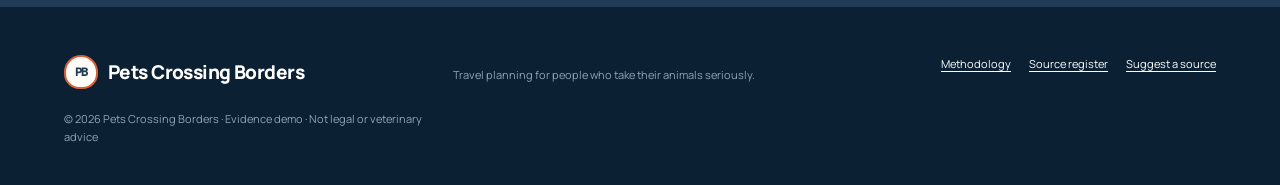
==== commit 48da5d3d: "Add destination authority and airport data" ====
--- a/index.html
+++ b/index.html
@@ -4,8 +4,8 @@
   <meta charset="utf-8">
   <meta name="viewport" content="width=device-width, initial-scale=1">
   <title>Pets Crossing Borders — travel requirements, without the guesswork</title>
-  <meta name="description" content="A clear, evidence-led starting point for checking pet travel and border requirements by route and animal type.">
-  <meta name="robots" content="noindex,follow">
+  <meta name="description" content="Official pet-travel authority directory for 13 destinations, with R2-derived airport context and clear limits before you book.">
+  <meta name="robots" content="index,follow">
   <link rel="canonical" href="https://petscrossingborders.com/">
   <meta name="theme-color" content="#102a43">
   <meta property="og:title" content="Pets Crossing Borders — travel requirements, without the guesswork">
@@ -28,9 +28,9 @@
       <div class="hero-copy">
         <p class="eyebrow">Border planning for real life</p>
         <h1 id="hero-title">Take your pet<br><em>across the border</em><br>with less guesswork.</h1>
-        <p class="lede">Find the steps, documents and lead times for a specific route and animal. Clear answers, dated sources and the gaps we can’t fill.</p>
+        <p class="lede">Start with the official destination authority, then check the animal, purpose, carrier, transit countries and approved entry point. Thirteen destination dossiers, with gaps kept visible.</p>
         <a class="text-link" href="#lookup">Start with a route <span aria-hidden="true">↓</span></a>
-        <p><strong>Data last collected:</strong> <time datetime="2026-08-24">24 Aug 2026</time> · <strong>Data last rechecked:</strong> <time datetime="2026-08-24">24 Aug 2026</time></p>
+        <p><strong>Airport data snapshot:</strong> <time datetime="2026-08-28">28 Aug 2026</time> · <strong>Projection:</strong> <time id="projection-date">loading…</time></p>
       </div>
       <div class="route-card" id="lookup">
         <div class="card-top"><span class="step">01</span><span>Choose your route</span><span class="signal"><i></i> demo evidence</span></div>
@@ -39,7 +39,7 @@
           <select id="from"><option value="gb">United Kingdom</option><option value="fr">France</option><option value="ie">Ireland</option></select>
           <div class="route-arrow" aria-hidden="true">↓</div>
           <label for="to">Going to</label>
-          <select id="to"><option value="fr">France</option><option value="gb">United Kingdom</option><option value="ie">Ireland</option></select>
+          <select id="to"><option value="FR">France</option></select>
           <label for="animal">Travelling with</label>
           <select id="animal"><option value="dog">Dog</option><option value="cat">Cat</option><option value="ferret">Ferret</option></select>
           <button class="button" type="submit">Show requirements <span aria-hidden="true">→</span></button>
@@ -49,28 +49,22 @@
     </section>
 
     <section class="answer-wrap" id="answer" aria-live="polite">
-      <div class="section-intro"><p class="eyebrow">Your starting answer</p><h2>United Kingdom <span>→</span> France</h2><p class="muted">For a <strong>dog</strong> travelling with its owner · updated 24 August 2026</p></div>
+      <div class="section-intro"><p class="eyebrow">Your official starting point</p><h2><span id="route-from">United Kingdom</span> <span>→</span> <span id="route-to">France</span></h2><p class="muted">For a <strong id="animal-label">dog</strong> · authority directory and airport context, not a border clearance decision</p></div>
       <div class="answer-grid">
-        <article class="answer-main"><div class="answer-status"><span class="status-dot"></span><strong>Plan ahead</strong><span>Most steps are known; timing depends on your vet.</span></div><h3>What you’ll usually need</h3><ol class="requirements"><li><span class="number">01</span><div><strong>Microchip</strong><p>Your pet must be identifiable before the rabies vaccination is given.</p></div><span class="tag verified">Required</span></li><li><span class="number">02</span><div><strong>Rabies vaccination</strong><p>Allow the required waiting period after a first vaccination.</p></div><span class="tag timing">Timing</span></li><li><span class="number">03</span><div><strong>Animal health certificate</strong><p>Ask an authorised vet to issue one within the permitted window before travel.</p></div><span class="tag verified">Required</span></li><li><span class="number">04</span><div><strong>Tapeworm treatment</strong><p>For dogs, treatment may need to be recorded by a vet in a defined window.</p></div><span class="tag check">Check route</span></li></ol><button class="outline-button" id="toggle-details" type="button">Show evidence details <span aria-hidden="true">＋</span></button></article>
-        <aside class="evidence-panel"><p class="eyebrow">Evidence status</p><div class="confidence"><div><strong>High confidence</strong><span>for the core steps</span></div><div class="confidence-bar"><i></i></div></div><dl><div><dt>Sources checked</dt><dd>3 official sources</dd></div><div><dt>Last checked</dt><dd>24 Aug 2026</dd></div><div><dt>Coverage</dt><dd>Owner travelling with pet</dd></div><div><dt>Still unknown</dt><dd>Airline &amp; transit rules</dd></div></dl><p class="panel-foot">Rules can change. Check the official source before booking.</p></aside>
+        <article class="answer-main"><div class="answer-status"><span class="status-dot"></span><strong>Verify before booking</strong><span id="authority-name">Ministry of Agriculture</span></div><h3>Build your route check</h3><ol class="requirements"><li><span class="number">01</span><div><strong>Open the destination authority</strong><p>Use the primary source for the current species, origin and purpose rules.</p></div><span class="tag verified">Primary</span></li><li><span class="number">02</span><div><strong>Confirm health and document timing</strong><p>Ask the authority and your vet which identifiers, vaccines, tests and certificates apply.</p></div><span class="tag timing">Date-sensitive</span></li><li><span class="number">03</span><div><strong>Check carrier and transit rules</strong><p>These can add requirements that the destination entry page does not cover.</p></div><span class="tag check">Separate check</span></li><li><span class="number">04</span><div><strong>Verify the actual entry point</strong><p id="airport-context">Airport records are context only; they are not a list of approved pet entry points.</p></div><span class="tag check">Do not infer</span></li></ol><a class="outline-button" id="authority-link" href="https://agriculture.gouv.fr/travel-coming-france-your-pet" rel="external">Open official authority ↗</a></article>
+        <aside class="evidence-panel"><p class="eyebrow">Dataset status</p><div class="confidence"><div><strong>13 destinations</strong><span>official authority directory</span></div><div class="confidence-bar"><i></i></div></div><dl><div><dt>Destination</dt><dd id="destination-code">FR</dd></div><div><dt>Airport records</dt><dd id="airport-count">loading…</dd></div><div><dt>Coverage</dt><dd>Authority + route context</dd></div><div><dt>Still separate</dt><dd>Eligibility, carrier &amp; transit</dd></div></dl><p class="panel-foot">Rules can change. Check the official source before booking.</p></aside>
       </div>
-      <div class="details" id="details" hidden><h3>Evidence details</h3><p>This demo answer separates general entry requirements from carrier-specific rules. It does not claim to cover assistance animals, commercial movement, unaccompanied pets, transit through a third country, or unusual species.</p><div class="source-row"><span class="source-icon">↗</span><span><strong>Official government pet travel guidance</strong><small>Authority · checked 24 Aug 2026</small></span><span class="tag verified">Primary</span></div><div class="source-row"><span class="source-icon">↗</span><span><strong>Animal health certificate guidance</strong><small>Authority · checked 24 Aug 2026</small></span><span class="tag verified">Primary</span></div></div>
+      <div class="details" id="details"><h3>Evidence details</h3><p>The authority URL is the decision source. Airport counts come from the OurAirports public-domain snapshot stored in R2 and are shown only as route-planning context; they do not identify approved pet entry points.</p><div class="source-row"><span class="source-icon">↗</span><span><strong>Destination government animal-health authority</strong><small>Maintained source directory · open before booking</small></span><span class="tag verified">Primary</span></div><div class="source-row"><span class="source-icon">↗</span><span><strong>OurAirports airport dataset</strong><small>R2 snapshot · 28 Aug 2026</small></span><span class="tag verified">Context</span></div></div>
     </section>
 
     <section class="share-strip" aria-label="Share this guide"><span><strong>Useful for a fellow pet traveller?</strong><small>Share this route guide.</small></span><button type="button" class="share-button" id="copy-link">Copy link</button><a class="share-button" id="email-link" href="mailto:?subject=PetBorder route guide">Email</a><button type="button" class="share-button primary" id="native-share">Share <span aria-hidden="true">↗</span></button></section>
 
-    <section class="browse" id="browse"><div><p class="eyebrow">Browse the evidence</p><h2>Start with a place<br>or an animal.</h2><p class="muted">Explore the routes we’re building coverage for. A place page shows what is known, what is not, and which source said so.</p></div><div class="browse-links"><a href="#lookup"><span class="round-icon">◎</span><span><strong>Browse jurisdictions</strong><small>UK · France · Ireland · Spain</small></span><b>→</b></a><a href="#lookup"><span class="round-icon paw">♣</span><span><strong>Browse animal types</strong><small>Dogs · cats · ferrets · birds</small></span><b>→</b></a><a href="#method"><span class="round-icon">?</span><span><strong>Read the methodology</strong><small>How we grade evidence</small></span><b>→</b></a></div></section>
+    <section class="browse" id="browse"><div><p class="eyebrow">Browse the evidence</p><h2>Start with a destination<br>and the official authority.</h2><p class="muted">The directory covers 13 destinations. It keeps authority evidence separate from airport context, carrier rules and personal eligibility.</p></div><div class="browse-links"><a href="#lookup"><span class="round-icon">◎</span><span><strong>Browse destinations</strong><small>UK · EU · US · Canada · Australia · New Zealand · Japan · UAE</small></span><b>→</b></a><a href="#lookup"><span class="round-icon paw">♣</span><span><strong>Choose animal type</strong><small>Dogs · cats · ferrets</small></span><b>→</b></a><a href="#method"><span class="round-icon">?</span><span><strong>Read the methodology</strong><small>What this directory can and cannot answer</small></span><b>→</b></a></div></section>
 
     <section class="method" id="method"><div><p class="eyebrow">How PetBorder works</p><h2>Answer first.<br>Evidence always.</h2></div><div class="method-copy"><p>Pet travel rules are a join between two places, an animal, a date and a purpose. We keep those dimensions visible so a simple answer doesn’t hide a complicated caveat.</p><div class="principles"><div><span>01</span><strong>Traceable</strong><p>Every requirement has a source and a checked date.</p></div><div><span>02</span><strong>Honest</strong><p>Unknown, out-of-scope and conflicting evidence stays visible.</p></div><div><span>03</span><strong>Useful</strong><p>Plain-language steps come before technical detail.</p></div></div></div></section>
   </main>
   <footer id="sources"><div class="brand footer-brand"><span class="brand-mark">PB</span><span>Pets Crossing Borders</span></div><p>Travel planning for people who take their animals seriously.</p><div class="footer-links"><a href="#method">Methodology</a><a href="#sources">Source register</a><a href="mailto:hello@petscrossingborders.com">Suggest a source</a></div><small>© 2026 Pets Crossing Borders · Evidence demo · Not legal or veterinary advice</small></footer>
-  <script>
-    const form=document.querySelector('#lookup-form'), answer=document.querySelector('#answer'), animal=document.querySelector('#animal'), animalLabel=document.querySelector('.section-intro strong');
-    form.addEventListener('submit',e=>{e.preventDefault(); animalLabel.textContent=animal.options[animal.selectedIndex].text.toLowerCase(); answer.scrollIntoView({behavior:'smooth',block:'start'});});
-    document.querySelector('#toggle-details').addEventListener('click',e=>{const d=document.querySelector('#details'); d.hidden=!d.hidden; e.currentTarget.innerHTML=d.hidden?'Show evidence details <span aria-hidden="true">＋</span>':'Hide evidence details <span aria-hidden="true">−</span>';});
-    document.querySelector('#copy-link').addEventListener('click',async e=>{try{await navigator.clipboard.writeText(location.href.split('#')[0]+'#answer');e.currentTarget.textContent='Link copied';setTimeout(()=>e.currentTarget.textContent='Copy link',1800)}catch{e.currentTarget.textContent='Copy unavailable'}});
-    document.querySelector('#native-share').addEventListener('click',async()=>{if(navigator.share) await navigator.share({title:document.title,url:location.href.split('#')[0]+'#answer'});else document.querySelector('#copy-link').click()});
-  </script>
+  <script src="app.js" defer></script>
   <script src="analytics-consent.js" defer></script>
 </body>
 </html>
--- a/styles.css
+++ b/styles.css
@@ -1,2 +1,115 @@
 @import url('https://fonts.googleapis.com/css2?family=DM+Mono:wght@400;500&family=Fraunces:opsz,wght@9..144,500;9..144,600&family=Manrope:wght@400;500;600;700;800&display=swap');
-:root{--ink:#102a43;--muted:#627d98;--cream:#f7f4ed;--paper:#fffdf8;--coral:#ef8354;--teal:#2a9d8f;--line:#d9e2ec}*{box-sizing:border-box}html{scroll-behavior:smooth}body{margin:0;background:var(--cream);color:var(--ink);font:15px/1.6 Manrope,system-ui,sans-serif}a{color:inherit;text-decoration:none}.topbar{height:78px;display:flex;align-items:center;gap:45px;padding:0 max(5vw,28px);background:var(--cream);border-bottom:1px solid #e6e0d4}.brand{display:flex;align-items:center;gap:10px;font-weight:800;letter-spacing:-.03em;font-size:19px}.brand-mark{display:grid;place-items:center;width:34px;height:34px;border-radius:11px;background:var(--coral);color:white;font:600 12px 'DM Mono',monospace;letter-spacing:-.1em}.topbar nav{display:flex;gap:27px;font-size:13px;color:var(--muted)}.header-link{margin-left:auto;font-size:12px;font-weight:700}.hero{display:grid;grid-template-columns:1fr 500px;gap:9vw;max-width:1240px;margin:auto;padding:105px 5vw 130px}.eyebrow{margin:0 0 16px;color:var(--coral);font:500 11px 'DM Mono',monospace;letter-spacing:.14em;text-transform:uppercase}.hero h1,h2{font:600 clamp(43px,5.8vw,78px)/.98 Fraunces,serif;letter-spacing:-.055em;margin:0}.hero h1 em{color:var(--coral);font-style:normal}.lede{max-width:430px;margin:30px 0;color:var(--muted);font-size:17px}.text-link{display:inline-flex;gap:13px;font-weight:800;border-bottom:2px solid var(--coral);padding-bottom:5px}.route-card{background:var(--ink);color:#fffdf8;padding:27px 30px 24px;box-shadow:18px 18px 0 #d8e4dd}.card-top{display:flex;gap:12px;align-items:center;color:#b7c9d8;font:11px 'DM Mono',monospace;text-transform:uppercase;letter-spacing:.08em;margin-bottom:27px}.step{color:var(--coral)}.signal{margin-left:auto;font-size:9px;color:#9ee0c9}.signal i,.status-dot{display:inline-block;width:7px;height:7px;background:var(--teal);border-radius:50%;margin-right:5px}.route-card label{display:block;font-size:11px;color:#9fb3c8;margin:13px 0 4px}.route-card select{width:100%;border:0;border-bottom:1px solid #486279;background:transparent;color:white;font:500 17px Manrope;padding:5px 0 9px;appearance:none;background-image:linear-gradient(45deg,transparent 50%,#9fb3c8 50%),linear-gradient(135deg,#9fb3c8 50%,transparent 50%);background-position:calc(100% - 8px) 12px,calc(100% - 3px) 12px;background-size:5px 5px;background-repeat:no-repeat}.route-arrow{text-align:center;color:var(--coral);font-size:18px;height:17px}.button{width:100%;margin-top:25px;border:0;background:var(--coral);color:white;padding:15px;font-weight:800;font-size:14px;cursor:pointer}.form-note{color:#8fa5b7;font-size:10px;margin:18px 0 0}.lock{color:#9ee0c9}.answer-wrap{background:var(--paper);padding:92px 5vw 75px}.answer-wrap>*{max-width:1100px;margin-left:auto;margin-right:auto}.section-intro h2{font-size:51px}.section-intro h2 span{color:var(--coral);font-family:Manrope;font-size:35px}.muted{color:var(--muted)}.answer-grid{display:grid;grid-template-columns:1.55fr 1fr;gap:60px;margin-top:50px}.answer-main h3,.details h3{font:600 27px Fraunces;margin:24px 0}.answer-status{display:flex;align-items:center;gap:7px;border-bottom:1px solid var(--line);padding-bottom:18px;font-size:12px;color:var(--muted)}.answer-status strong{color:var(--teal)}.requirements{list-style:none;margin:0;padding:0}.requirements li{display:grid;grid-template-columns:38px 1fr auto;gap:17px;padding:18px 0;border-bottom:1px solid var(--line);align-items:start}.number{font:11px 'DM Mono';color:var(--coral);padding-top:3px}.requirements strong{font-size:14px}.requirements p{color:var(--muted);font-size:12px;margin:3px 0 0}.tag{font:10px 'DM Mono';padding:4px 7px;white-space:nowrap}.verified{color:#1d786d;background:#e2f1ed}.timing{color:#9c6820;background:#fff0c9}.check{color:#9b5144;background:#fbe4dc}.outline-button{margin-top:20px;border:1px solid var(--ink);padding:11px 15px;background:transparent;color:var(--ink);font-weight:700;cursor:pointer}.evidence-panel{background:#eaf3ef;padding:28px 30px;align-self:start}.evidence-panel .eyebrow{color:var(--teal)}.confidence{display:flex;justify-content:space-between;align-items:center;border-bottom:1px solid #cbded7;padding-bottom:20px}.confidence strong{display:block;font:600 24px Fraunces}.confidence span{font-size:11px;color:var(--muted)}.confidence-bar{width:72px;height:7px;background:#c4d9d2}.confidence-bar i{display:block;width:82%;height:100%;background:var(--teal)}dl{margin:10px 0}dl div{display:flex;justify-content:space-between;padding:9px 0;border-bottom:1px solid #d6e5df;font-size:11px}dt{color:var(--muted)}dd{margin:0;font-weight:700;text-align:right}.panel-foot{font-size:11px;color:var(--muted);margin:20px 0 0}.details{border-top:1px solid var(--line);margin-top:45px;padding-top:20px;max-width:720px!important}.details p{color:var(--muted);font-size:13px}.source-row{display:flex;align-items:center;gap:12px;border-top:1px solid var(--line);padding:14px 0;font-size:12px}.source-row span:nth-child(2){flex:1}.source-row small{display:block;color:var(--muted)}.source-icon{color:var(--coral);font-size:20px}.share-strip{max-width:1100px;margin:55px auto;padding:20px 24px;border:1px solid #ded7ca;display:flex;align-items:center;gap:10px;background:#fbf8f0}.share-strip span:first-child{margin-right:auto}.share-strip strong,.share-strip small{display:block}.share-strip small{color:var(--muted);font-size:11px}.share-button{border:1px solid var(--line);background:white;padding:8px 13px;font:600 11px Manrope;cursor:pointer}.share-button.primary{background:var(--ink);color:white}.browse{display:grid;grid-template-columns:1fr 1fr;gap:10vw;max-width:1100px;margin:0 auto;padding:95px 0}.browse h2,.method h2{font-size:54px}.browse-links{border-top:1px solid var(--line)}.browse-links a{display:flex;align-items:center;gap:14px;padding:19px 0;border-bottom:1px solid var(--line)}.round-icon{display:grid;place-items:center;width:37px;height:37px;border-radius:50%;background:#f6d4c5;color:var(--coral);font-size:21px}.browse-links span:nth-child(2){flex:1}.browse-links small{display:block;color:var(--muted);font-size:11px}.browse-links b{color:var(--coral)}.method{background:var(--ink);color:white;padding:95px 5vw;display:grid;grid-template-columns:1fr 1.1fr;gap:10vw}.method .eyebrow{color:#9ee0c9}.method-copy>p{color:#b7c9d8;font-size:16px;max-width:490px}.principles{display:grid;grid-template-columns:repeat(3,1fr);gap:20px;margin-top:55px}.principles span{color:var(--coral);font:11px 'DM Mono'}.principles strong{display:block;margin-top:15px}.principles p{font-size:11px;color:#9fb3c8}footer{padding:48px 5vw 40px;background:#0b2033;color:white;display:grid;grid-template-columns:1fr 1fr 1fr;gap:15px;align-items:start}footer p,footer small{color:#8fa5b7;font-size:11px}.footer-links{display:flex;gap:18px;font-size:11px;justify-content:flex-end}.footer-links a{text-decoration:underline;text-underline-offset:3px}@media(max-width:800px){.topbar{height:68px;gap:18px}.topbar nav{display:none}.header-link{font-size:11px}.hero{display:block;padding:65px 22px 90px}.hero h1{font-size:53px}.route-card{margin-top:55px;padding:23px;box-shadow:10px 10px 0 #d8e4dd}.answer-wrap{padding:65px 22px}.section-intro h2{font-size:39px}.answer-grid,.browse,.method{display:block}.evidence-panel{margin-top:40px}.share-strip{margin:35px 22px;flex-wrap:wrap}.share-strip span:first-child{width:100%;margin-bottom:7px}.browse{padding:60px 22px}.browse-links{margin-top:45px}.method{padding:65px 22px}.method h2{font-size:45px}.method-copy{margin-top:40px}.principles{gap:10px;margin-top:35px}.principles p{font-size:10px}footer{display:block;padding:38px 22px}.footer-links{justify-content:flex-start;margin:25px 0;flex-wrap:wrap}}
+:root{--ink:#102a43;--muted:#627d98;--cream:#f7f4ed;--paper:#fffdf8;--coral:#ef8354;--teal:#2a9d8f;--line:#d9e2ec}
+*{box-sizing:border-box}
+html{scroll-behavior:smooth}
+body{margin:0;background:var(--cream);color:var(--ink);font:15px/1.6 Manrope,system-ui,sans-serif}
+a{color:inherit;text-decoration:none}
+.topbar{height:78px;display:flex;align-items:center;gap:45px;padding:0 max(5vw,28px);background:var(--cream);border-bottom:1px solid #e6e0d4}
+.brand{display:flex;align-items:center;gap:10px;font-weight:800;letter-spacing:-.03em;font-size:19px}
+.brand-mark{display:grid;place-items:center;width:34px;height:34px;border-radius:11px;background:var(--coral);color:white;font:600 12px 'DM Mono',monospace;letter-spacing:-.1em}
+.topbar nav{display:flex;gap:27px;font-size:13px;color:var(--muted)}
+.header-link{margin-left:auto;font-size:12px;font-weight:700}
+.hero{display:grid;grid-template-columns:1fr 500px;gap:9vw;max-width:1240px;margin:auto;padding:105px 5vw 130px}
+.eyebrow{margin:0 0 16px;color:var(--coral);font:500 11px 'DM Mono',monospace;letter-spacing:.14em;text-transform:uppercase}
+.hero h1,h2{font:600 clamp(43px,5.8vw,78px)/.98 Fraunces,serif;letter-spacing:-.055em;margin:0}
+.hero h1 em{color:var(--coral);font-style:normal}
+.lede{max-width:430px;margin:30px 0;color:var(--muted);font-size:17px}
+.text-link{display:inline-flex;gap:13px;font-weight:800;border-bottom:2px solid var(--coral);padding-bottom:5px}
+.route-card{background:var(--ink);color:#fffdf8;padding:27px 30px 24px;box-shadow:18px 18px 0 #d8e4dd}
+.card-top{display:flex;gap:12px;align-items:center;color:#b7c9d8;font:11px 'DM Mono',monospace;text-transform:uppercase;letter-spacing:.08em;margin-bottom:27px}
+.step{color:var(--coral)}
+.signal{margin-left:auto;font-size:9px;color:#9ee0c9}
+.signal i,.status-dot{display:inline-block;width:7px;height:7px;background:var(--teal);border-radius:50%;margin-right:5px}
+.route-card label{display:block;font-size:11px;color:#9fb3c8;margin:13px 0 4px}
+.route-card select{width:100%;border:0;border-bottom:1px solid #486279;background:transparent;color:white;font:500 17px Manrope;padding:5px 0 9px;appearance:none;background-image:linear-gradient(45deg,transparent 50%,#9fb3c8 50%),linear-gradient(135deg,#9fb3c8 50%,transparent 50%);background-position:calc(100% - 8px) 12px,calc(100% - 3px) 12px;background-size:5px 5px;background-repeat:no-repeat}
+.route-arrow{text-align:center;color:var(--coral);font-size:18px;height:17px}
+.button{width:100%;margin-top:25px;border:0;background:var(--coral);color:white;padding:15px;font-weight:800;font-size:14px;cursor:pointer}
+.form-note{color:#8fa5b7;font-size:10px;margin:18px 0 0}
+.lock{color:#9ee0c9}
+.answer-wrap{background:var(--paper);padding:92px 5vw 75px}
+.answer-wrap>*{max-width:1100px;margin-left:auto;margin-right:auto}
+.section-intro h2{font-size:51px}
+.section-intro h2 span{color:var(--coral);font-family:Manrope;font-size:35px}
+.muted{color:var(--muted)}
+.answer-grid{display:grid;grid-template-columns:1.55fr 1fr;gap:60px;margin-top:50px}
+.answer-main h3,.details h3{font:600 27px Fraunces;margin:24px 0}
+.answer-status{display:flex;align-items:center;gap:7px;border-bottom:1px solid var(--line);padding-bottom:18px;font-size:12px;color:var(--muted)}
+.answer-status strong{color:var(--teal)}
+.requirements{list-style:none;margin:0;padding:0}
+.requirements li{display:grid;grid-template-columns:38px 1fr auto;gap:17px;padding:18px 0;border-bottom:1px solid var(--line);align-items:start}
+.number{font:11px 'DM Mono';color:var(--coral);padding-top:3px}
+.requirements strong{font-size:14px}
+.requirements p{color:var(--muted);font-size:12px;margin:3px 0 0}
+.tag{font:10px 'DM Mono';padding:4px 7px;white-space:nowrap}
+.verified{color:#1d786d;background:#e2f1ed}
+.timing{color:#9c6820;background:#fff0c9}
+.check{color:#9b5144;background:#fbe4dc}
+.outline-button{margin-top:20px;border:1px solid var(--ink);padding:11px 15px;background:transparent;color:var(--ink);font-weight:700;cursor:pointer}
+.evidence-panel{background:#eaf3ef;padding:28px 30px;align-self:start}
+.evidence-panel .eyebrow{color:var(--teal)}
+.confidence{display:flex;justify-content:space-between;align-items:center;border-bottom:1px solid #cbded7;padding-bottom:20px}
+.confidence strong{display:block;font:600 24px Fraunces}
+.confidence span{font-size:11px;color:var(--muted)}
+.confidence-bar{width:72px;height:7px;background:#c4d9d2}
+.confidence-bar i{display:block;width:82%;height:100%;background:var(--teal)}
+dl{margin:10px 0}
+dl div{display:flex;justify-content:space-between;padding:9px 0;border-bottom:1px solid #d6e5df;font-size:11px}
+dt{color:var(--muted)}
+dd{margin:0;font-weight:700;text-align:right}
+.panel-foot{font-size:11px;color:var(--muted);margin:20px 0 0}
+.details{border-top:1px solid var(--line);margin-top:45px;padding-top:20px;max-width:720px!important}
+.details p{color:var(--muted);font-size:13px}
+.source-row{display:flex;align-items:center;gap:12px;border-top:1px solid var(--line);padding:14px 0;font-size:12px}
+.source-row span:nth-child(2){flex:1}
+.source-row small{display:block;color:var(--muted)}
+.source-icon{color:var(--coral);font-size:20px}
+.share-strip{max-width:1100px;margin:55px auto;padding:20px 24px;border:1px solid #ded7ca;display:flex;align-items:center;gap:10px;background:#fbf8f0}
+.share-strip span:first-child{margin-right:auto}
+.share-strip strong,.share-strip small{display:block}
+.share-strip small{color:var(--muted);font-size:11px}
+.share-button{border:1px solid var(--line);background:white;padding:8px 13px;font:600 11px Manrope;cursor:pointer}
+.share-button.primary{background:var(--ink);color:white}
+.browse{display:grid;grid-template-columns:1fr 1fr;gap:10vw;max-width:1100px;margin:0 auto;padding:95px 0}
+.browse h2,.method h2{font-size:54px}
+.browse-links{border-top:1px solid var(--line)}
+.browse-links a{display:flex;align-items:center;gap:14px;padding:19px 0;border-bottom:1px solid var(--line)}
+.round-icon{display:grid;place-items:center;width:37px;height:37px;border-radius:50%;background:#f6d4c5;color:var(--coral);font-size:21px}
+.browse-links span:nth-child(2){flex:1}
+.browse-links small{display:block;color:var(--muted);font-size:11px}
+.browse-links b{color:var(--coral)}
+.method{background:var(--ink);color:white;padding:95px 5vw;display:grid;grid-template-columns:1fr 1.1fr;gap:10vw}
+.method .eyebrow{color:#9ee0c9}
+.method-copy>p{color:#b7c9d8;font-size:16px;max-width:490px}
+.principles{display:grid;grid-template-columns:repeat(3,1fr);gap:20px;margin-top:55px}
+.principles span{color:var(--coral);font:11px 'DM Mono'}
+.principles strong{display:block;margin-top:15px}
+.principles p{font-size:11px;color:#9fb3c8}
+footer{padding:48px 5vw 40px;background:#0b2033;color:white;display:grid;grid-template-columns:1fr 1fr 1fr;gap:15px;align-items:start}
+footer p,footer small{color:#8fa5b7;font-size:11px}
+.footer-links{display:flex;gap:18px;font-size:11px;justify-content:flex-end}
+.footer-links a{text-decoration:underline;text-underline-offset:3px}
+@media(max-width:800px){.topbar{height:68px;gap:18px}
+.topbar nav{display:none}
+.header-link{font-size:11px}
+.hero{display:block;padding:65px 22px 90px}
+.hero h1{font-size:53px}
+.route-card{margin-top:55px;padding:23px;box-shadow:10px 10px 0 #d8e4dd}
+.answer-wrap{padding:65px 22px}
+.section-intro h2{font-size:39px}
+.answer-grid,.browse,.method{display:block}
+.evidence-panel{margin-top:40px}
+.share-strip{margin:35px 22px;flex-wrap:wrap}
+.share-strip span:first-child{width:100%;margin-bottom:7px}
+.browse{padding:60px 22px}
+.browse-links{margin-top:45px}
+.method{padding:65px 22px}
+.method h2{font-size:45px}
+.method-copy{margin-top:40px}
+.principles{gap:10px;margin-top:35px}
+.principles p{font-size:10px}
+footer{display:block;padding:38px 22px}
+.footer-links{justify-content:flex-start;margin:25px 0;flex-wrap:wrap}
+}
+
+/* Pets Crossing Borders: practical pet-passport planner */
+:root{--ink:#213a55;--cream:#f5efe3;--paper:#fffdf7;--coral:#d85f3b;--teal:#2d7669;--line:#c9c0b1}body{background-color:#f5efe3;background-image:repeating-linear-gradient(0deg,transparent,transparent 31px,rgba(33,58,85,.045) 32px)}.topbar{height:auto;min-height:76px;background:#213a55;color:#fff;border-bottom:6px solid #d85f3b}.brand-mark{border-radius:50% 50% 45% 45%;background:#fffdf7;color:#213a55;border:2px solid #d85f3b}.topbar nav{color:#dce6ef}.hero{max-width:1180px;padding:60px 40px 75px;grid-template-columns:.85fr 1.15fr;gap:60px;align-items:start}.hero h1{font-family:Georgia,serif;font-size:clamp(3rem,5.5vw,5.7rem);line-height:.95;letter-spacing:-.045em}.hero h1 em{color:#d85f3b}.route-card{position:relative;background:#fffdf7;color:#213a55;border:1px solid #213a55;padding:38px 34px 30px;box-shadow:12px 12px 0 #d85f3b}.route-card:before{content:'PET TRAVEL CHECKLIST';display:block;border-bottom:2px solid #213a55;padding-bottom:14px;margin-bottom:20px;font:700 .72rem 'DM Mono',monospace;letter-spacing:.12em}.route-card label{color:#657789}.route-card select{color:#213a55;border-bottom:1px solid #9aa8b2;background-image:linear-gradient(45deg,transparent 50%,#213a55 50%),linear-gradient(135deg,#213a55 50%,transparent 50%)}.route-arrow{color:#d85f3b}.button{background:#d85f3b}.form-note{color:#657789}.answer-wrap{background:#fffdf7}.evidence-panel{background:#e7f0ec;border-left:5px solid #2d7669}.method{background:#213a55}.method .eyebrow{color:#f5b39d}@media(max-width:800px){.topbar{background:#213a55}.hero{padding:38px 20px 64px}.hero h1{font-size:3.15rem}.route-card{margin-top:34px;box-shadow:8px 8px 0 #d85f3b}}
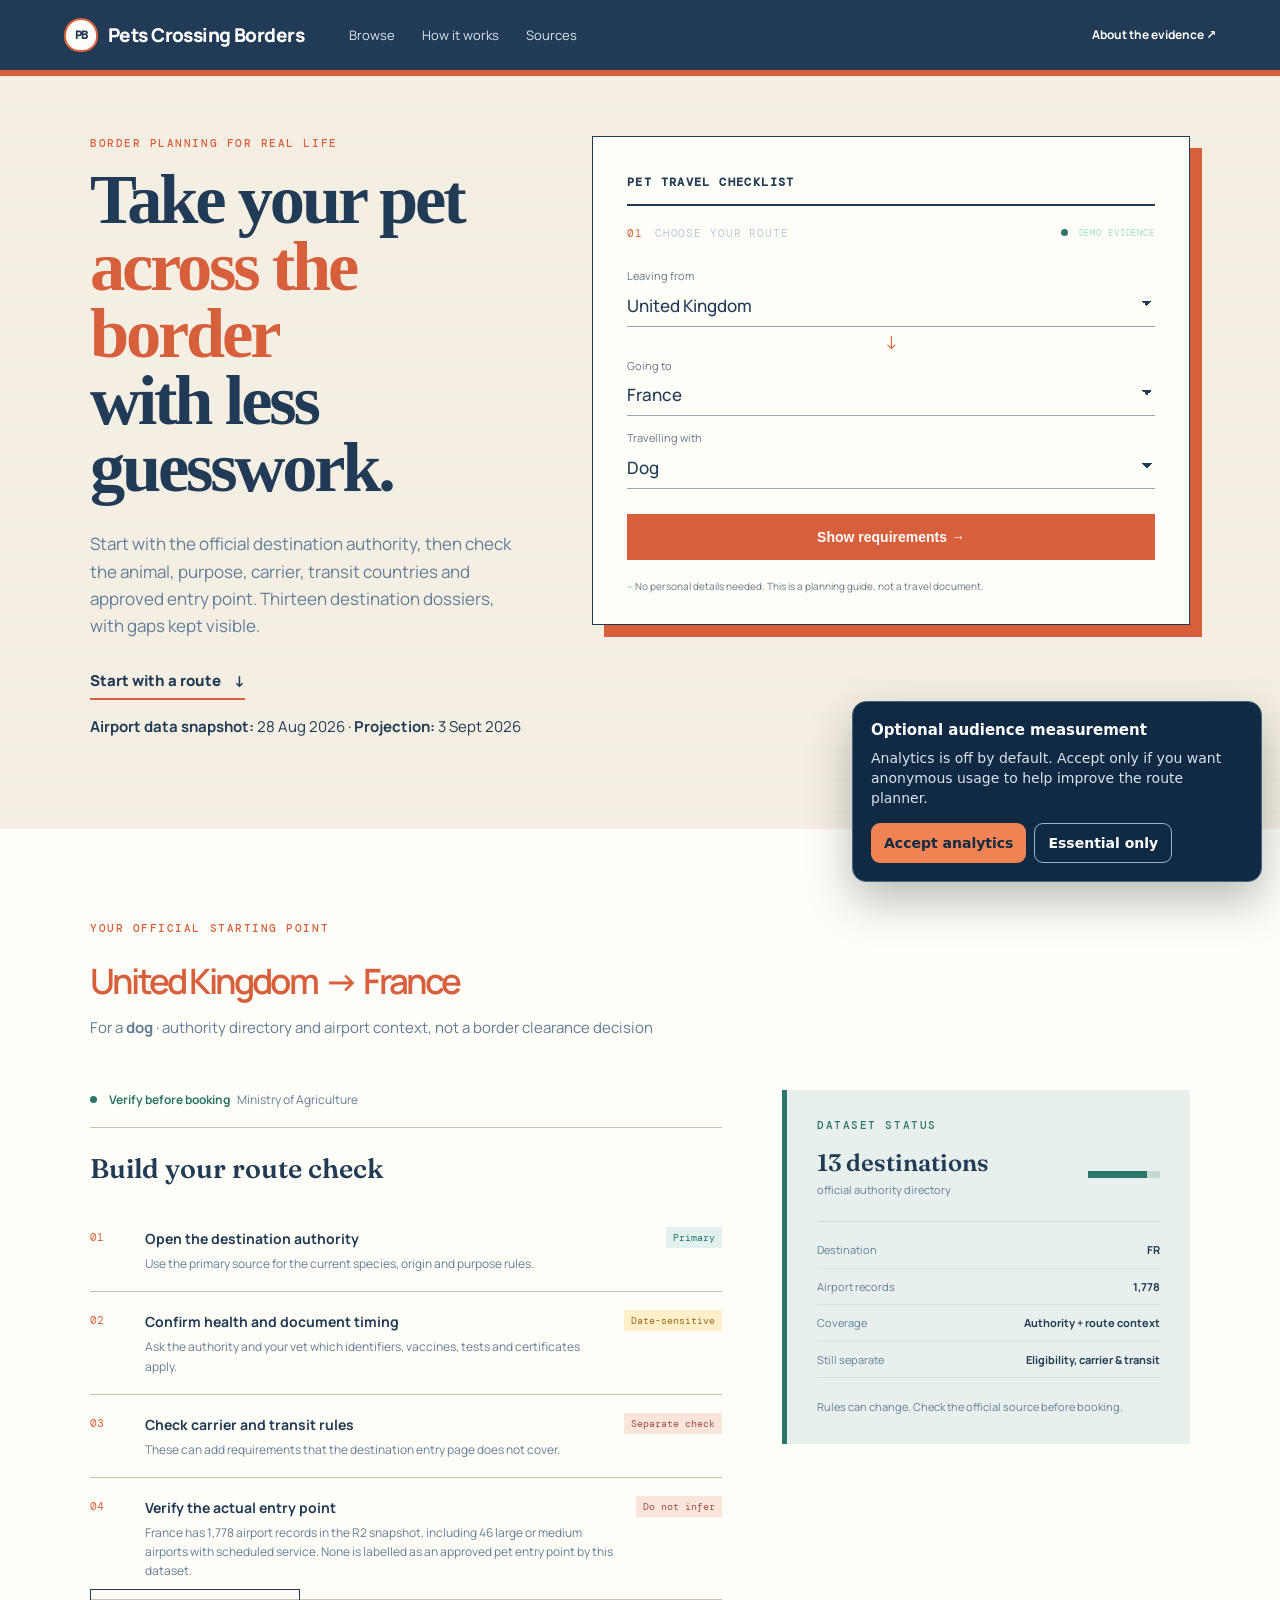
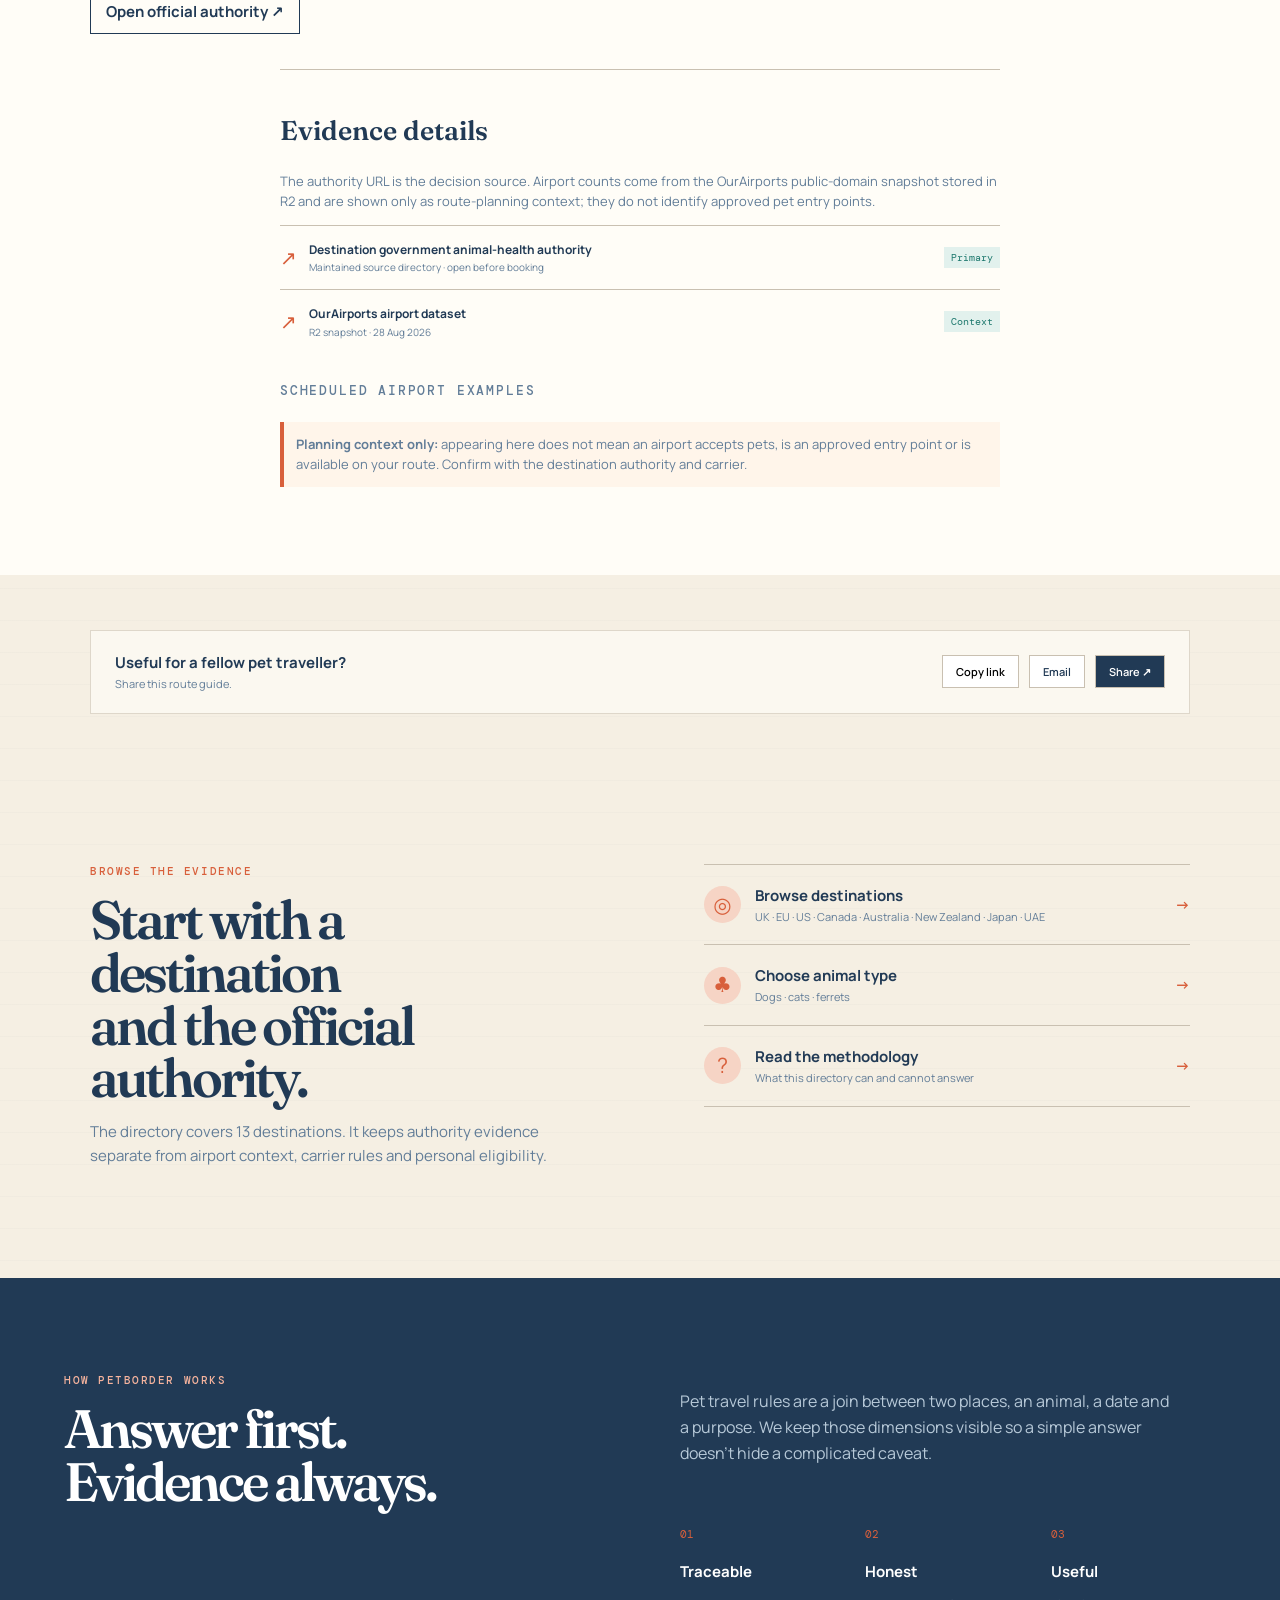
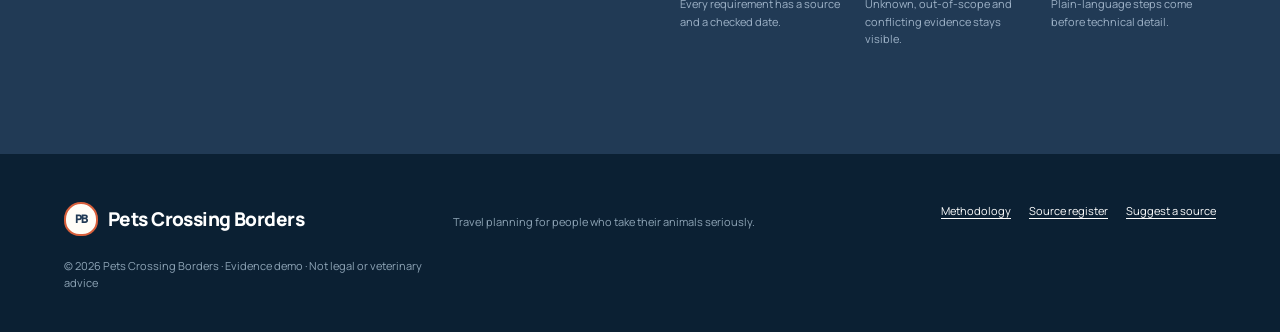
==== commit e251610b: "Add scheduled airport context" ====
--- a/index.html
+++ b/index.html
@@ -54,7 +54,7 @@
         <article class="answer-main"><div class="answer-status"><span class="status-dot"></span><strong>Verify before booking</strong><span id="authority-name">Ministry of Agriculture</span></div><h3>Build your route check</h3><ol class="requirements"><li><span class="number">01</span><div><strong>Open the destination authority</strong><p>Use the primary source for the current species, origin and purpose rules.</p></div><span class="tag verified">Primary</span></li><li><span class="number">02</span><div><strong>Confirm health and document timing</strong><p>Ask the authority and your vet which identifiers, vaccines, tests and certificates apply.</p></div><span class="tag timing">Date-sensitive</span></li><li><span class="number">03</span><div><strong>Check carrier and transit rules</strong><p>These can add requirements that the destination entry page does not cover.</p></div><span class="tag check">Separate check</span></li><li><span class="number">04</span><div><strong>Verify the actual entry point</strong><p id="airport-context">Airport records are context only; they are not a list of approved pet entry points.</p></div><span class="tag check">Do not infer</span></li></ol><a class="outline-button" id="authority-link" href="https://agriculture.gouv.fr/travel-coming-france-your-pet" rel="external">Open official authority ↗</a></article>
         <aside class="evidence-panel"><p class="eyebrow">Dataset status</p><div class="confidence"><div><strong>13 destinations</strong><span>official authority directory</span></div><div class="confidence-bar"><i></i></div></div><dl><div><dt>Destination</dt><dd id="destination-code">FR</dd></div><div><dt>Airport records</dt><dd id="airport-count">loading…</dd></div><div><dt>Coverage</dt><dd>Authority + route context</dd></div><div><dt>Still separate</dt><dd>Eligibility, carrier &amp; transit</dd></div></dl><p class="panel-foot">Rules can change. Check the official source before booking.</p></aside>
       </div>
-      <div class="details" id="details"><h3>Evidence details</h3><p>The authority URL is the decision source. Airport counts come from the OurAirports public-domain snapshot stored in R2 and are shown only as route-planning context; they do not identify approved pet entry points.</p><div class="source-row"><span class="source-icon">↗</span><span><strong>Destination government animal-health authority</strong><small>Maintained source directory · open before booking</small></span><span class="tag verified">Primary</span></div><div class="source-row"><span class="source-icon">↗</span><span><strong>OurAirports airport dataset</strong><small>R2 snapshot · 28 Aug 2026</small></span><span class="tag verified">Context</span></div></div>
+      <div class="details" id="details"><h3>Evidence details</h3><p>The authority URL is the decision source. Airport counts come from the OurAirports public-domain snapshot stored in R2 and are shown only as route-planning context; they do not identify approved pet entry points.</p><div class="source-row"><span class="source-icon">↗</span><span><strong>Destination government animal-health authority</strong><small>Maintained source directory · open before booking</small></span><span class="tag verified">Primary</span></div><div class="source-row"><span class="source-icon">↗</span><span><strong>OurAirports airport dataset</strong><small>R2 snapshot · 28 Aug 2026</small></span><span class="tag verified">Context</span></div><div class="airport-section"><p class="eyebrow">Scheduled airport examples</p><div class="airport-grid" id="airport-examples"></div><p class="airport-warning"><strong>Planning context only:</strong> appearing here does not mean an airport accepts pets, is an approved entry point or is available on your route. Confirm with the destination authority and carrier.</p></div></div>
     </section>
 
     <section class="share-strip" aria-label="Share this guide"><span><strong>Useful for a fellow pet traveller?</strong><small>Share this route guide.</small></span><button type="button" class="share-button" id="copy-link">Copy link</button><a class="share-button" id="email-link" href="mailto:?subject=PetBorder route guide">Email</a><button type="button" class="share-button primary" id="native-share">Share <span aria-hidden="true">↗</span></button></section>
--- a/styles.css
+++ b/styles.css
@@ -63,6 +63,7 @@
 .source-row span:nth-child(2){flex:1}
 .source-row small{display:block;color:var(--muted)}
 .source-icon{color:var(--coral);font-size:20px}
+.airport-section{margin-top:28px}.airport-section .eyebrow{margin-bottom:10px}.airport-grid{display:grid;grid-template-columns:repeat(2,1fr);gap:8px}.airport-grid article{position:relative;display:flex;flex-direction:column;padding:12px 70px 12px 12px;border:1px solid var(--line);background:white}.airport-grid b{font-size:12px}.airport-grid span,.airport-grid small{font-size:10px;color:var(--muted)}.airport-grid a{position:absolute;right:12px;top:12px;color:var(--coral);font-size:10px;font-weight:800}.airport-warning{padding:12px;border-left:4px solid var(--coral);background:#fff5ea!important}
 .share-strip{max-width:1100px;margin:55px auto;padding:20px 24px;border:1px solid #ded7ca;display:flex;align-items:center;gap:10px;background:#fbf8f0}
 .share-strip span:first-child{margin-right:auto}
 .share-strip strong,.share-strip small{display:block}
@@ -98,6 +99,7 @@
 .section-intro h2{font-size:39px}
 .answer-grid,.browse,.method{display:block}
 .evidence-panel{margin-top:40px}
+.airport-grid{grid-template-columns:1fr}
 .share-strip{margin:35px 22px;flex-wrap:wrap}
 .share-strip span:first-child{width:100%;margin-bottom:7px}
 .browse{padding:60px 22px}
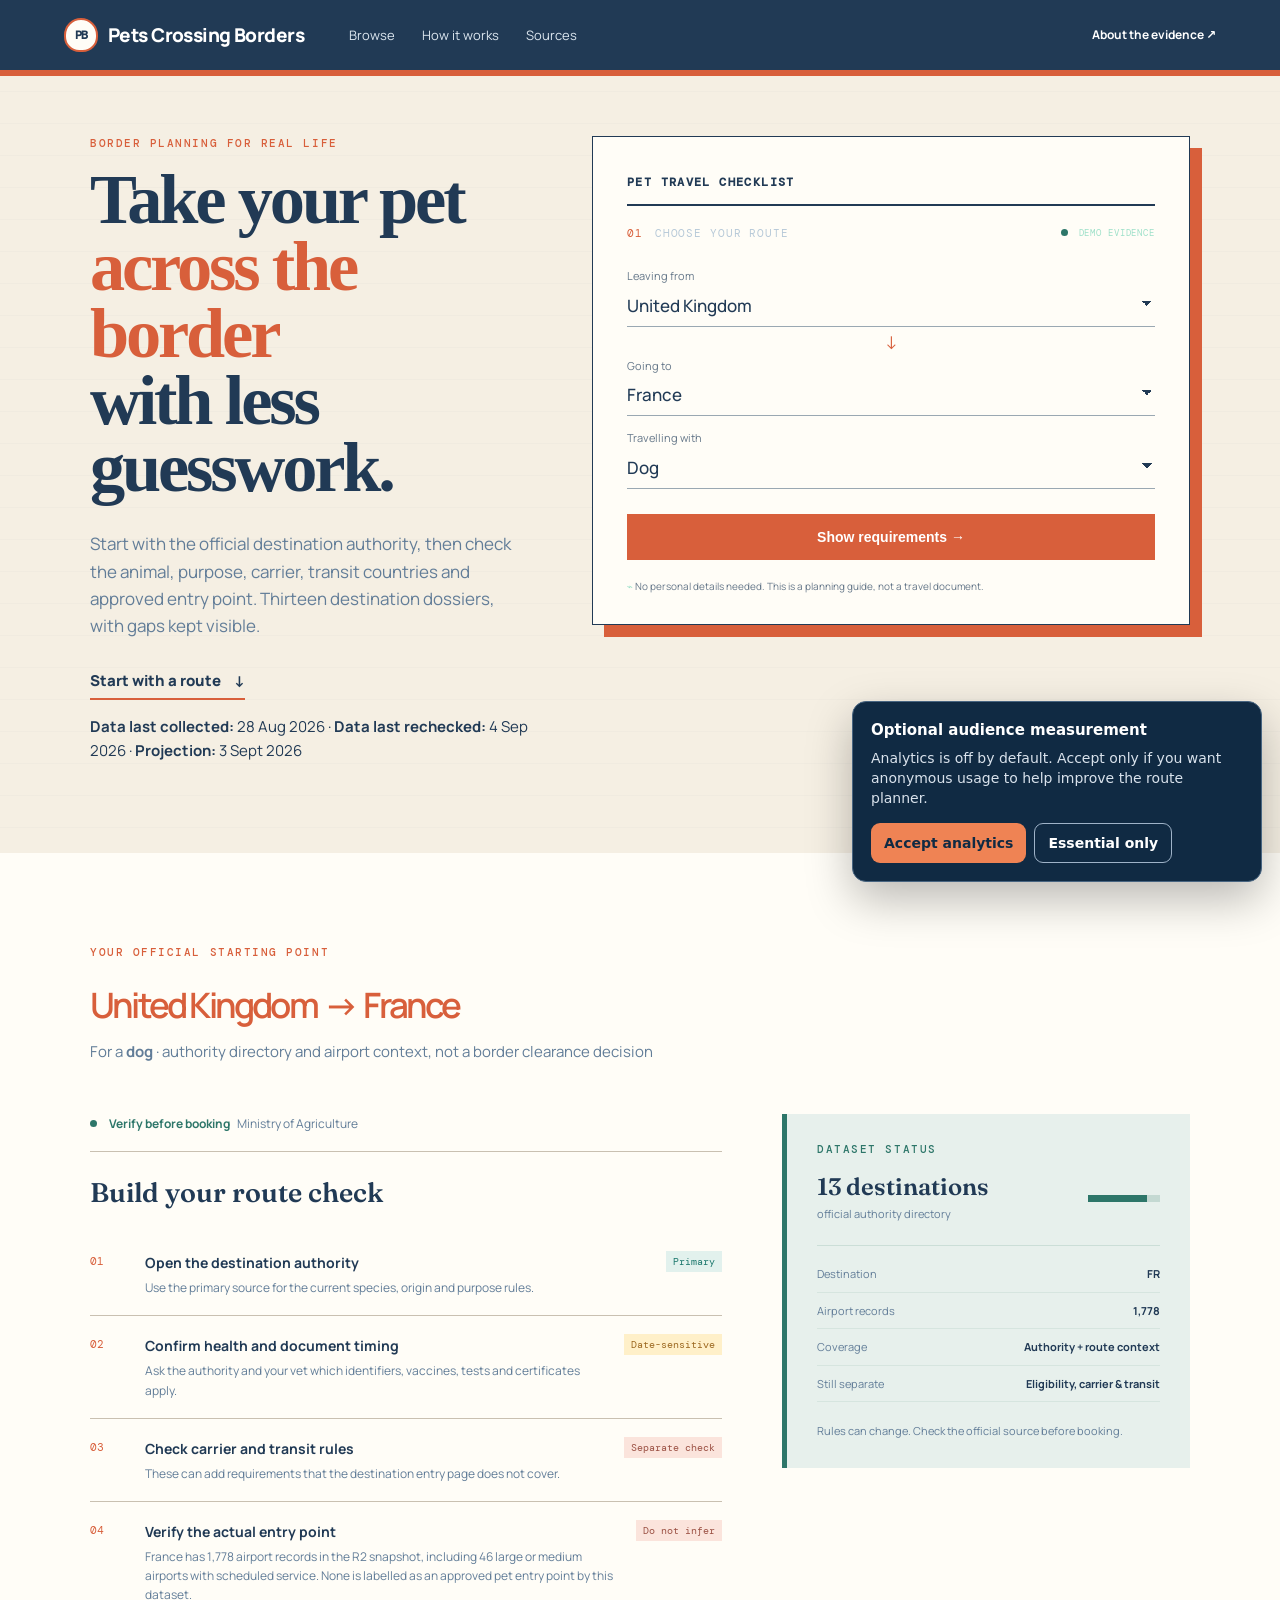
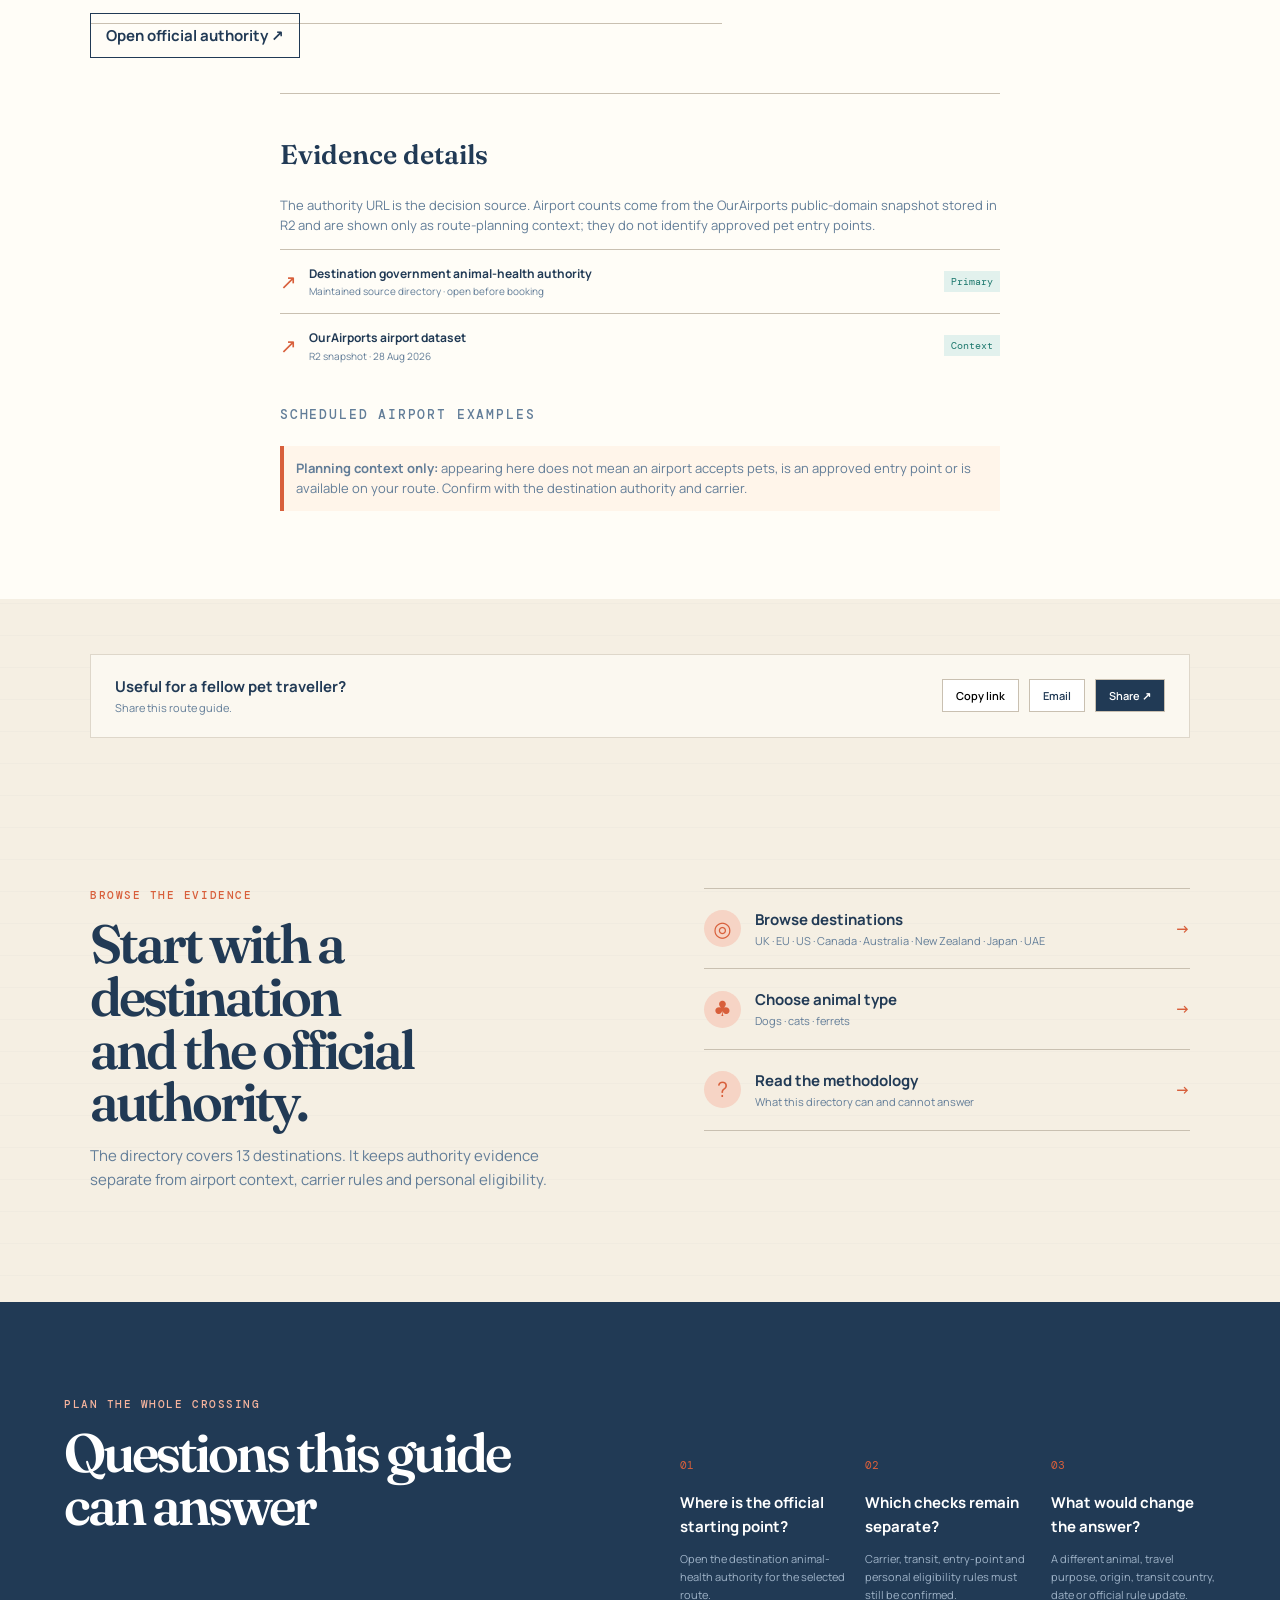
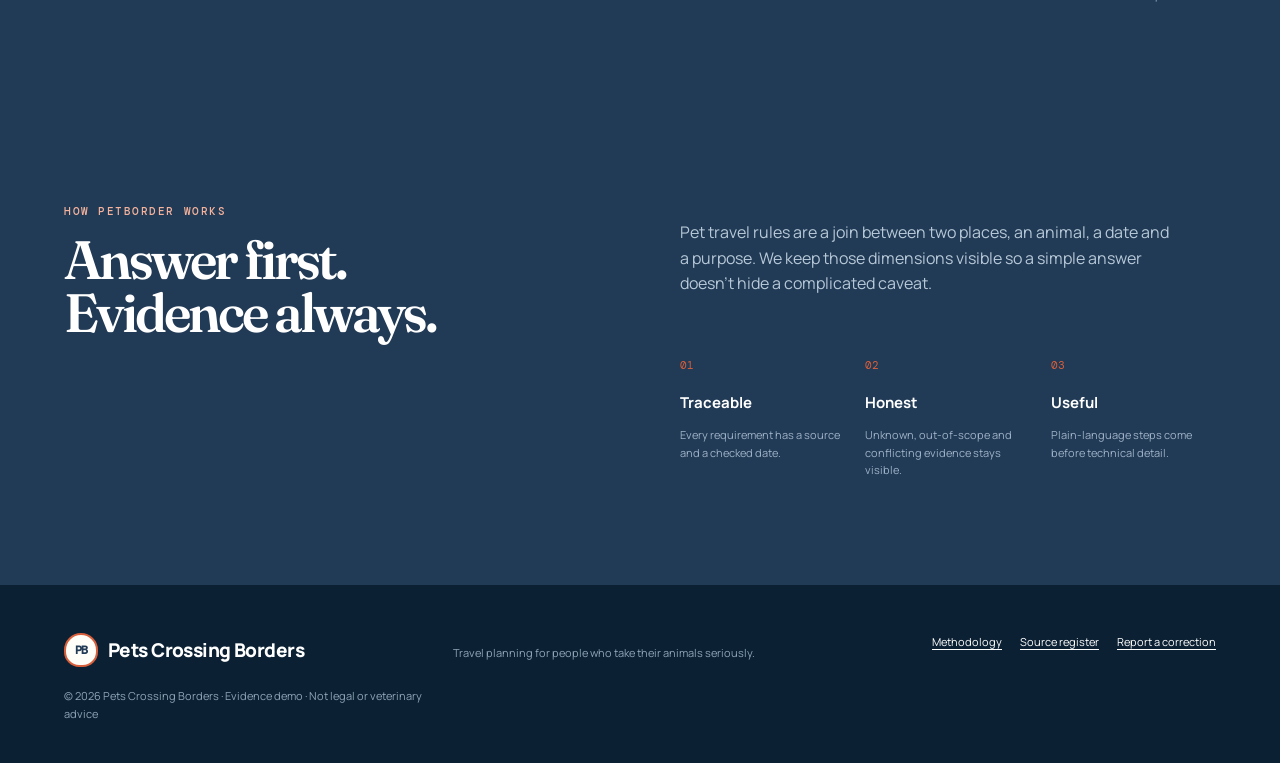
==== commit fdc571d8: "Apply evidence guidance and correction workflow" ====
--- a/index.html
+++ b/index.html
@@ -13,7 +13,7 @@
   <meta property="og:type" content="website">
   <meta property="og:url" content="https://petscrossingborders.com/">
   <meta name="twitter:card" content="summary">
-  <link rel="icon" href="data:image/svg+xml,%3Csvg xmlns='http://www.w3.org/2000/svg' viewBox='0 0 64 64'%3E%3Crect width='64' height='64' rx='16' fill='%23ef8354'/%3E%3Cpath d='M18 35c0-9 7-15 14-15s14 6 14 15c0 8-5 13-14 13S18 43 18 35Zm-3-9c-5-2-7-7-4-10s8 0 9 5m25 5c5-2 7-7 4-10s-8 0-9 5M25 19c-4-4-3-9 1-10s7 3 5 8m8 2c4-4 3-9-1-10s-7 3-5 8' fill='none' stroke='white' stroke-width='4' stroke-linecap='round'/%3E%3C/svg%3E">
+  <link rel="icon" href="/favicon.svg" type="image/svg+xml">
   <link rel="stylesheet" href="styles.css">
 </head>
 <body>
@@ -30,7 +30,7 @@
         <h1 id="hero-title">Take your pet<br><em>across the border</em><br>with less guesswork.</h1>
         <p class="lede">Start with the official destination authority, then check the animal, purpose, carrier, transit countries and approved entry point. Thirteen destination dossiers, with gaps kept visible.</p>
         <a class="text-link" href="#lookup">Start with a route <span aria-hidden="true">↓</span></a>
-        <p><strong>Airport data snapshot:</strong> <time datetime="2026-08-28">28 Aug 2026</time> · <strong>Projection:</strong> <time id="projection-date">loading…</time></p>
+        <p><strong>Data last collected:</strong> <time datetime="2026-08-28">28 Aug 2026</time> · <strong>Data last rechecked:</strong> <time datetime="2026-09-04">4 Sep 2026</time> · <strong>Projection:</strong> <time id="projection-date">loading…</time></p>
       </div>
       <div class="route-card" id="lookup">
         <div class="card-top"><span class="step">01</span><span>Choose your route</span><span class="signal"><i></i> demo evidence</span></div>
@@ -61,9 +61,11 @@
 
     <section class="browse" id="browse"><div><p class="eyebrow">Browse the evidence</p><h2>Start with a destination<br>and the official authority.</h2><p class="muted">The directory covers 13 destinations. It keeps authority evidence separate from airport context, carrier rules and personal eligibility.</p></div><div class="browse-links"><a href="#lookup"><span class="round-icon">◎</span><span><strong>Browse destinations</strong><small>UK · EU · US · Canada · Australia · New Zealand · Japan · UAE</small></span><b>→</b></a><a href="#lookup"><span class="round-icon paw">♣</span><span><strong>Choose animal type</strong><small>Dogs · cats · ferrets</small></span><b>→</b></a><a href="#method"><span class="round-icon">?</span><span><strong>Read the methodology</strong><small>What this directory can and cannot answer</small></span><b>→</b></a></div></section>
 
+    <section class="method" aria-labelledby="questions-title"><div><p class="eyebrow">Plan the whole crossing</p><h2 id="questions-title">Questions this guide can answer</h2></div><div class="method-copy"><div class="principles"><div><span>01</span><strong>Where is the official starting point?</strong><p>Open the destination animal-health authority for the selected route.</p></div><div><span>02</span><strong>Which checks remain separate?</strong><p>Carrier, transit, entry-point and personal eligibility rules must still be confirmed.</p></div><div><span>03</span><strong>What would change the answer?</strong><p>A different animal, travel purpose, origin, transit country, date or official rule update.</p></div></div></div></section>
+
     <section class="method" id="method"><div><p class="eyebrow">How PetBorder works</p><h2>Answer first.<br>Evidence always.</h2></div><div class="method-copy"><p>Pet travel rules are a join between two places, an animal, a date and a purpose. We keep those dimensions visible so a simple answer doesn’t hide a complicated caveat.</p><div class="principles"><div><span>01</span><strong>Traceable</strong><p>Every requirement has a source and a checked date.</p></div><div><span>02</span><strong>Honest</strong><p>Unknown, out-of-scope and conflicting evidence stays visible.</p></div><div><span>03</span><strong>Useful</strong><p>Plain-language steps come before technical detail.</p></div></div></div></section>
   </main>
-  <footer id="sources"><div class="brand footer-brand"><span class="brand-mark">PB</span><span>Pets Crossing Borders</span></div><p>Travel planning for people who take their animals seriously.</p><div class="footer-links"><a href="#method">Methodology</a><a href="#sources">Source register</a><a href="mailto:hello@petscrossingborders.com">Suggest a source</a></div><small>© 2026 Pets Crossing Borders · Evidence demo · Not legal or veterinary advice</small></footer>
+  <footer id="sources"><div class="brand footer-brand"><span class="brand-mark">PB</span><span>Pets Crossing Borders</span></div><p>Travel planning for people who take their animals seriously.</p><div class="footer-links"><a href="#method">Methodology</a><a href="#sources">Source register</a><a href="/corrections.html">Report a correction</a></div><small>© 2026 Pets Crossing Borders · Evidence demo · Not legal or veterinary advice</small></footer>
   <script src="app.js" defer></script>
   <script src="analytics-consent.js" defer></script>
 </body>
